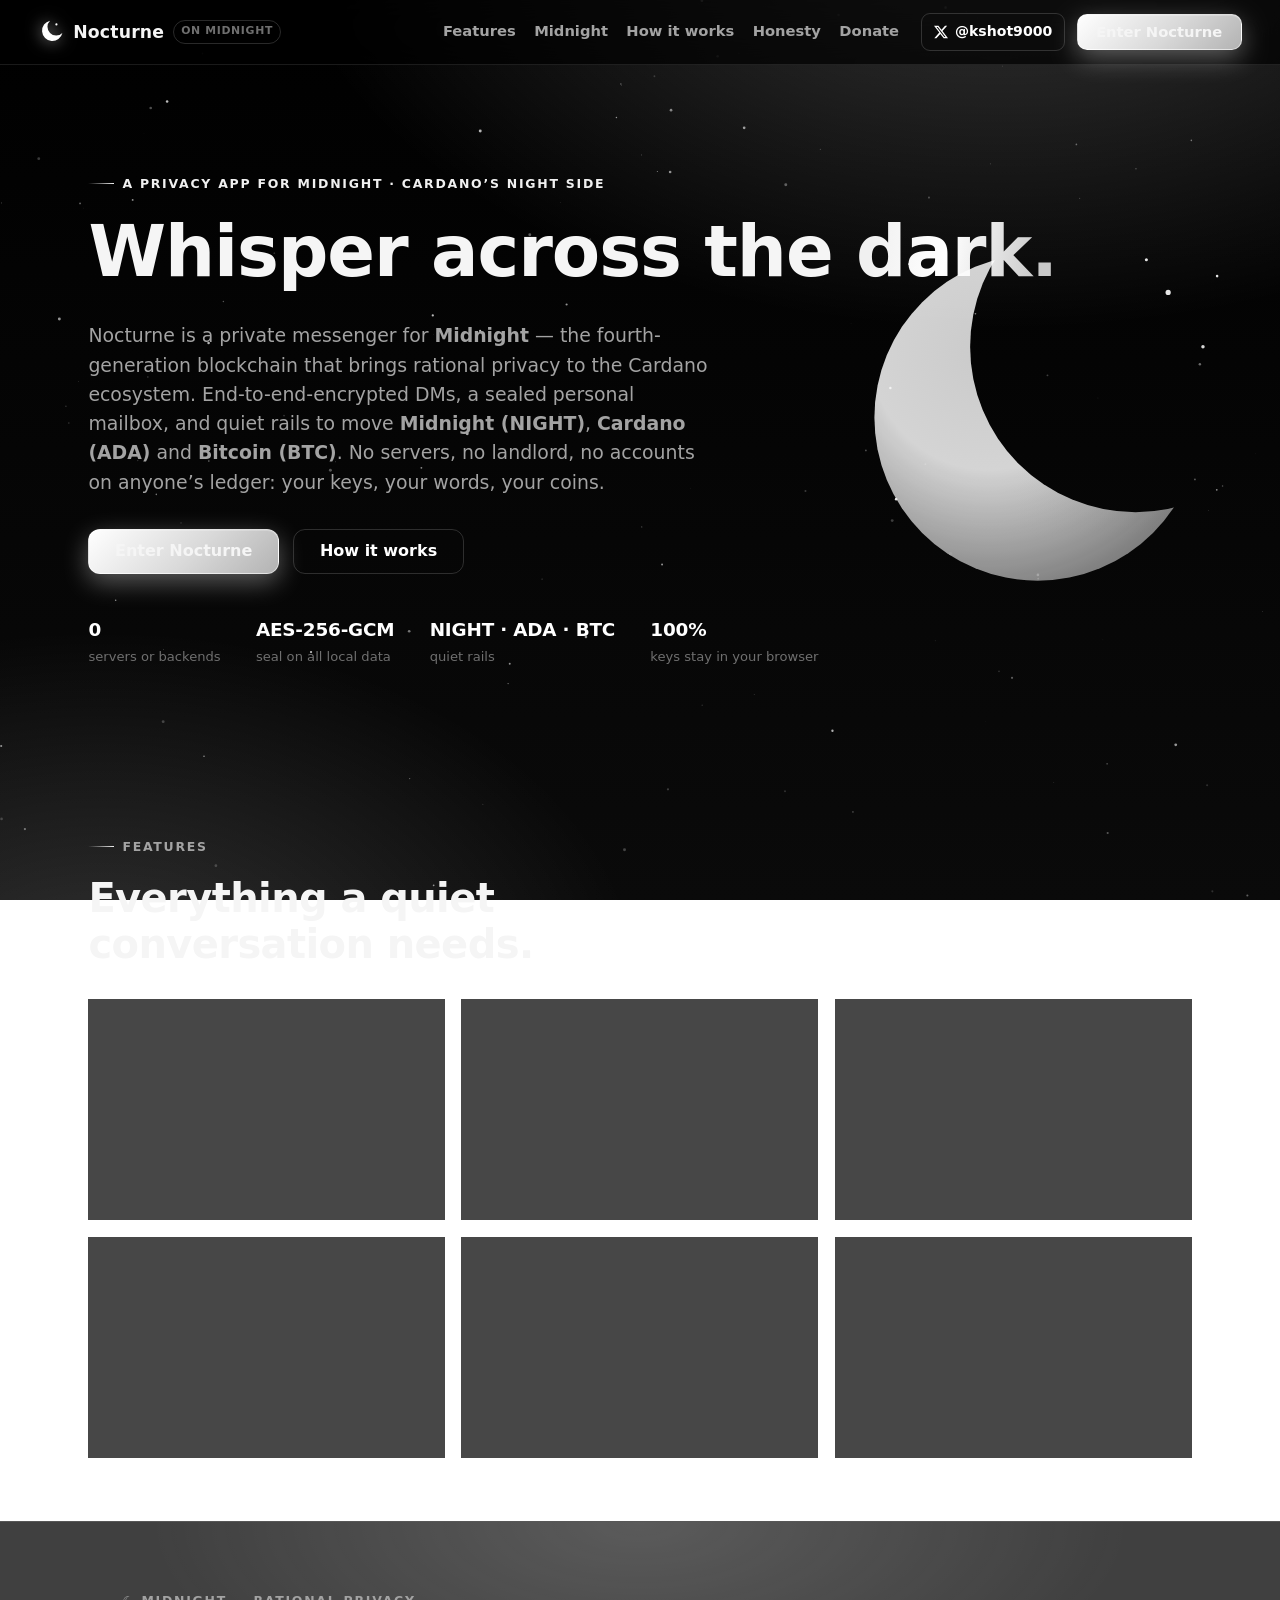
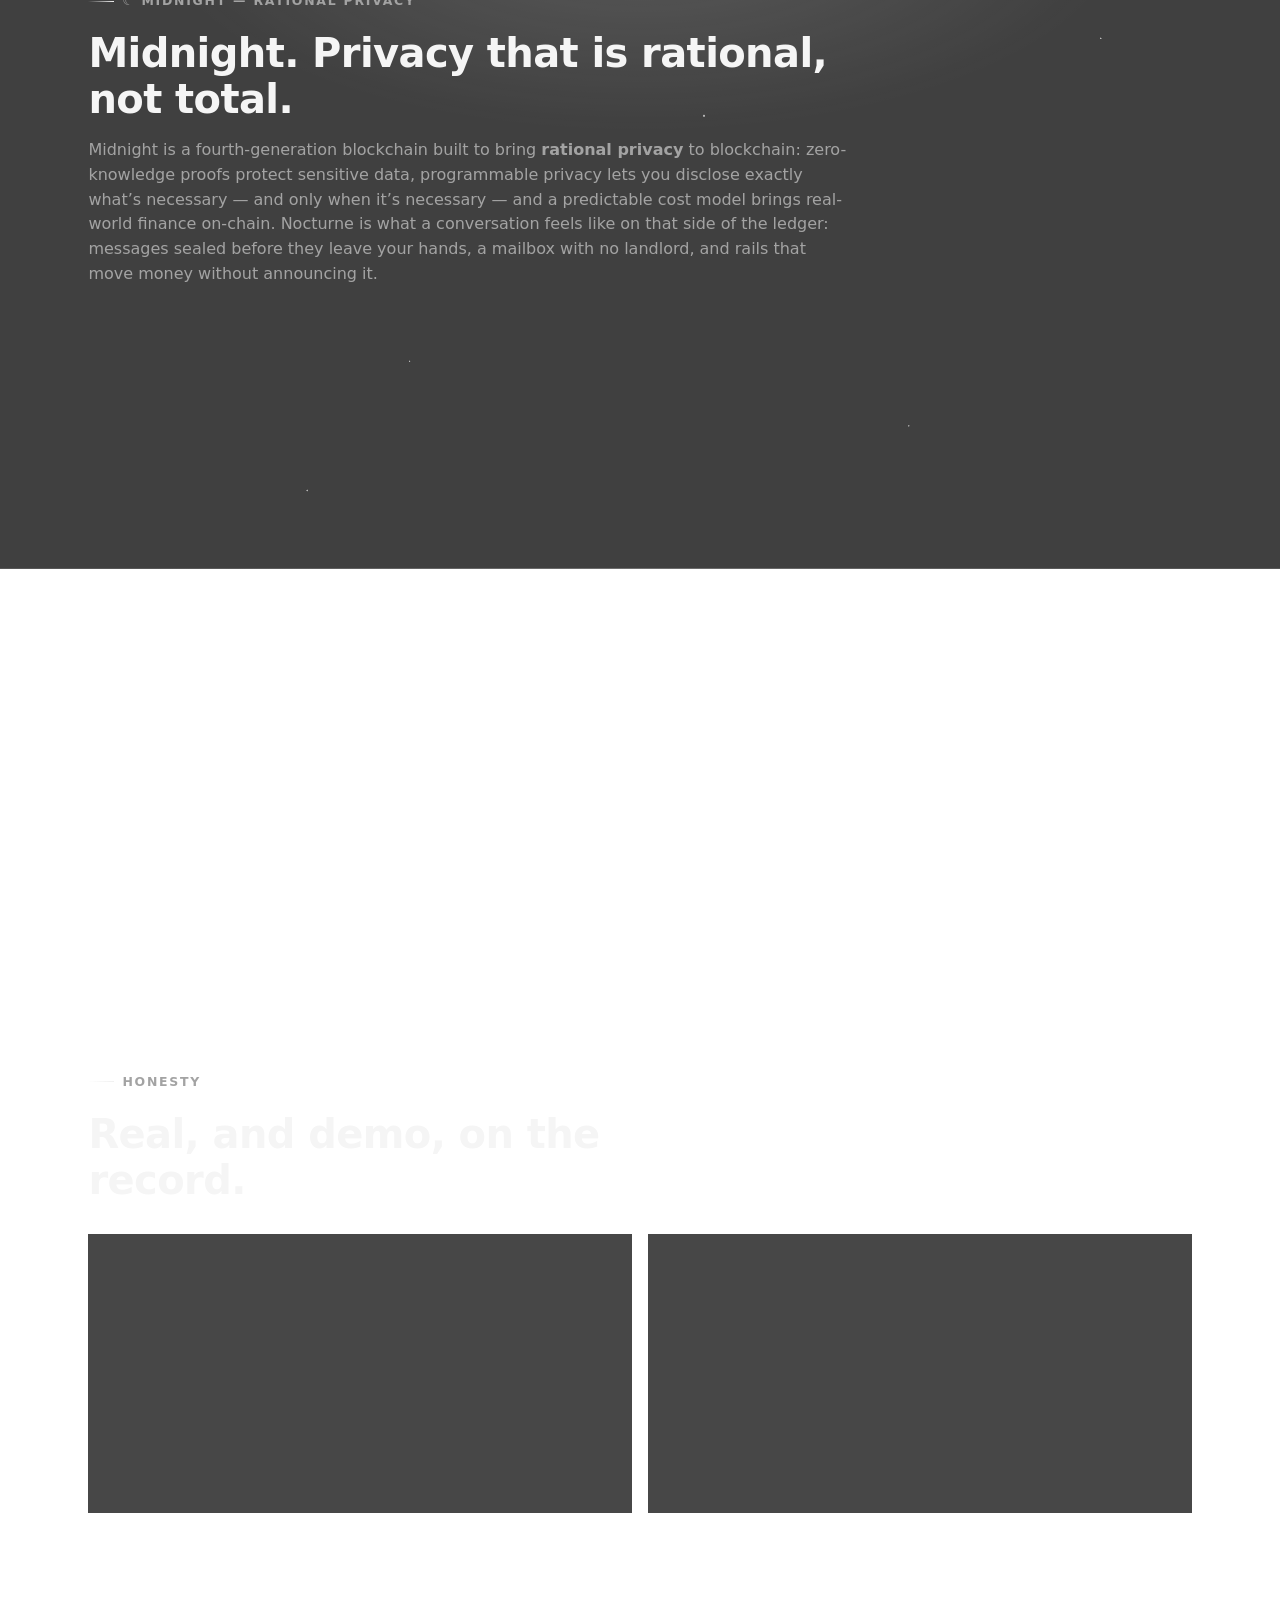
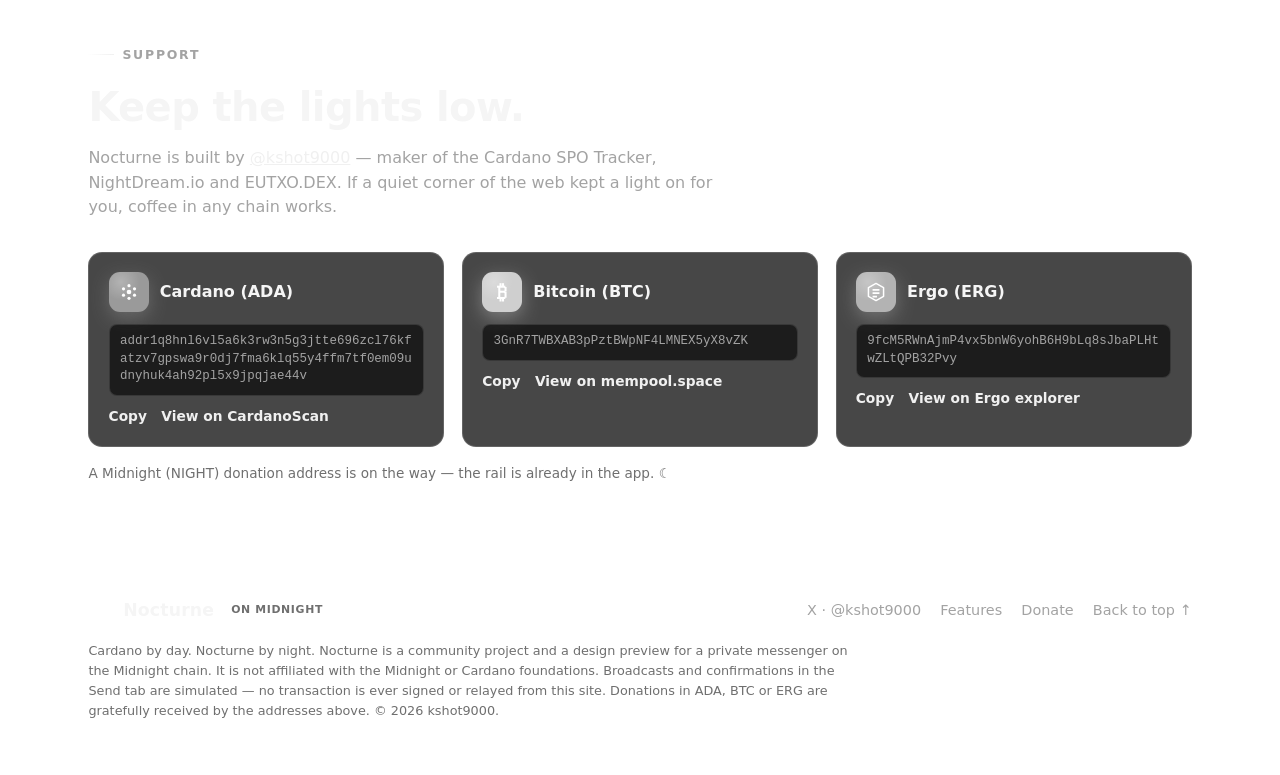
==== index.html @ 09382331 "Nocturne — private messaging on Midnight (black & white, NIGHT/ADA/BTC rails)" ====
<!doctype html>
<html lang="en">
<head>
  <meta charset="utf-8">
  <meta name="viewport" content="width=device-width, initial-scale=1">
  <title>Nocturne — Private Messaging on Midnight</title>
  <meta name="description" content="Nocturne is a private messenger for the Midnight chain — end-to-end-encrypted DMs, a sealed personal mailbox, and quiet rails to send Midnight (NIGHT), Cardano (ADA) and Bitcoin (BTC). No servers. Your keys.">
  <meta property="og:title" content="Nocturne — Private Messaging on Midnight">
  <meta property="og:description" content="Cardano by day. Nocturne by night. Encrypted DMs, a private mailbox and quiet NIGHT · ADA · BTC rails. No servers, no landlord.">
  <meta property="og:type" content="website">
  <meta name="theme-color" content="#000000">
  <link rel="icon" type="image/svg+xml" href="assets/favicon.svg">
  <link rel="stylesheet" href="css/style.css">
</head>
<body>

<canvas id="stars" aria-hidden="true"></canvas>

<!-- ============================================================
     LANDING
     ============================================================ -->
<div id="site">

  <header class="nav">
    <a class="brand" href="#top">
      <svg class="moon-mark" viewBox="0 0 24 24" fill="none" aria-hidden="true">
        <path d="M22.5 12.9A9.5 9.5 0 1 1 11.1 1.5a8 8 0 1 0 11.4 11.4Z" fill="#ffffff"/>
        <circle cx="17" cy="5" r="1" fill="#ffffff"/>
      </svg>
      Nocturne
      <span class="brand-tag">on Midnight</span>
    </a>

    <nav class="nav-links" aria-label="Primary">
      <a href="#features">Features</a>
      <a href="#midnight">Midnight</a>
      <a href="#how">How it works</a>
      <a href="#honesty">Honesty</a>
      <a href="#donate">Donate</a>
    </nav>

    <div class="nav-actions">
      <a class="x-link" href="https://x.com/kshot9000" target="_blank" rel="noopener" aria-label="Nocturne on X">
        <svg width="14" height="14" viewBox="0 0 24 24" fill="currentColor" aria-hidden="true"><path d="M18.9 1.15h3.68l-8.04 9.19L24 22.85h-7.41l-5.8-7.58-6.64 7.58H.47l8.6-9.83L0 1.15h7.59l5.24 6.93ZM17.61 20.64h2.04L6.49 3.24H4.3Z"/></svg>
        @kshot9000
      </a>
      <button class="btn btn-primary" data-act="enter">Enter Nocturne</button>
      <button class="nav-burger" id="nav-burger" aria-label="Menu">☰</button>
    </div>
  </header>

  <main id="top">

    <!-- HERO -->
    <section class="hero">
      <p class="kicker">A privacy app for Midnight · Cardano’s night side</p>
      <h1>Whisper across the <span class="grad">dark.</span></h1>
      <p class="lede">
        Nocturne is a private messenger for <b>Midnight</b> — the fourth-generation
        blockchain that brings rational privacy to the Cardano ecosystem.
        End-to-end-encrypted DMs, a sealed personal mailbox, and quiet rails to move
        <b>Midnight (NIGHT)</b>, <b>Cardano (ADA)</b> and <b>Bitcoin (BTC)</b>.
        No servers, no landlord, no accounts on anyone’s ledger: your keys,
        your words, your coins.
      </p>
      <div class="hero-cta">
        <button class="btn btn-primary btn-lg" data-act="enter">Enter Nocturne</button>
        <a class="btn btn-ghost btn-lg" href="#how">How it works</a>
      </div>
      <ul class="hero-stats">
        <li><b>0</b><span>servers or backends</span></li>
        <li><b>AES-256-GCM</b><span>seal on all local data</span></li>
        <li><b>NIGHT · ADA · BTC</b><span>quiet rails</span></li>
        <li><b>100%</b><span>keys stay in your browser</span></li>
      </ul>

      <div class="hero-moon" aria-hidden="true">
        <svg viewBox="0 0 400 400" fill="none">
          <defs>
            <radialGradient id="mg" cx="35%" cy="30%" r="80%">
              <stop offset="0%" stop-color="#f5f5f5"/>
              <stop offset="45%" stop-color="#ffffff"/>
              <stop offset="100%" stop-color="#8a8a8a"/>
            </radialGradient>
            <mask id="cut">
              <rect width="400" height="400" fill="white"/>
              <circle cx="290" cy="140" r="152" fill="black"/>
            </mask>
          </defs>
          <circle cx="200" cy="205" r="150" fill="url(#mg)" mask="url(#cut)" opacity="0.92"/>
          <circle cx="320" cy="90" r="2.4" fill="#ffffff"/>
          <circle cx="352" cy="140" r="1.6" fill="#f0f0f0"/>
          <circle cx="300" cy="60" r="1.4" fill="#ffffff"/>
          <circle cx="365" cy="75" r="1.2" fill="#ffffff"/>
          <circle cx="120" cy="330" r="1.6" fill="#b3b3b3"/>
          <circle cx="70" cy="280" r="1.2" fill="#ffffff"/>
        </svg>
      </div>
    </section>

    <!-- FEATURES -->
    <section id="features" class="section">
      <header class="section-head reveal">
        <p class="kicker">Features</p>
        <h2>Everything a quiet conversation needs.</h2>
      </header>
      <div class="grid features-grid">
        <div class="card reveal">
          <div class="icon" aria-hidden="true">
            <svg width="22" height="22" viewBox="0 0 24 24" fill="none" stroke="currentColor" stroke-width="1.8" stroke-linecap="round" stroke-linejoin="round"><path d="M21 11.5a8.38 8.38 0 0 1-8.5 8.5 8.5 8.5 0 0 1-3.8-.9L3 21l1.9-5.7a8.38 8.38 0 0 1-.9-3.8 8.5 8.5 0 0 1 8.5-8.5 8.38 8.38 0 0 1 8.5 8.5z"/></svg>
          </div>
          <h3>Encrypted DMs</h3>
          <p>Messenger-grade chat — typing, delivery ticks, presence — with every word sealed by AES-256-GCM before it touches your browser’s storage.</p>
        </div>
        <div class="card reveal">
          <div class="icon" aria-hidden="true">
            <svg width="22" height="22" viewBox="0 0 24 24" fill="none" stroke="currentColor" stroke-width="1.8" stroke-linecap="round" stroke-linejoin="round"><rect x="2" y="4" width="20" height="16" rx="2"/><path d="m22 7-10 6L2 7"/></svg>
          </div>
          <h3>Private mailbox</h3>
          <p>Claim <b>you@nocturne.night</b> and read/write in a mailbox that has no landlord, no inbox on a server, and no one else’s key.</p>
        </div>
        <div class="card reveal">
          <div class="icon" aria-hidden="true">
            <svg width="22" height="22" viewBox="0 0 24 24" fill="none" stroke="currentColor" stroke-width="1.8" stroke-linecap="round" stroke-linejoin="round"><path d="m22 2-7 20-4-9-9-4Z"/><path d="M22 2 11 13"/></svg>
          </div>
          <h3>Send NIGHT · ADA · BTC</h3>
          <p>Quiet rails for Midnight, Cardano and Bitcoin. Addresses validated per-chain, fees shown upfront, and a real scannable QR on every send.</p>
        </div>
        <div class="card reveal">
          <div class="icon" aria-hidden="true">
            <svg width="22" height="22" viewBox="0 0 24 24" fill="none" stroke="currentColor" stroke-width="1.8" stroke-linecap="round" stroke-linejoin="round"><rect x="2" y="3" width="20" height="7" rx="2"/><rect x="2" y="14" width="20" height="7" rx="2"/><path d="M6 6.5h.01M6 17.5h.01"/></svg>
          </div>
          <h3>Zero servers</h3>
          <p>The whole app is static files — perfect for GitHub Pages. There is no backend to breach, leak, subpoena, or keep up at night.</p>
        </div>
        <div class="card reveal">
          <div class="icon" aria-hidden="true">
            <svg width="22" height="22" viewBox="0 0 24 24" fill="none" stroke="currentColor" stroke-width="1.8" stroke-linecap="round" stroke-linejoin="round"><circle cx="7.5" cy="15.5" r="5.5"/><path d="m21 2-9.6 9.6"/><path d="m15.5 7.5 3 3L22 7l-3-3"/></svg>
          </div>
          <h3>Your keys</h3>
          <p>Keys are generated in your browser and never leave it. An optional passphrase keeps the device key wrapped at rest.</p>
        </div>
        <div class="card reveal">
          <div class="icon" aria-hidden="true">
            <svg width="22" height="22" viewBox="0 0 24 24" fill="none" stroke="currentColor" stroke-width="1.8" stroke-linecap="round" stroke-linejoin="round"><path d="M1 12s4-8 11-8 11 8 11 8-4 8-11 8-11-8-11-8z"/><circle cx="12" cy="12" r="3"/></svg>
          </div>
          <h3>Honest by design</h3>
          <p>What’s real is real; what’s simulated is labelled. A static site can’t relay transactions — and Nocturne won’t pretend otherwise.</p>
        </div>
      </div>
    </section>

    <!-- MIDNIGHT -->
    <section id="midnight" class="section-dark">
      <div class="section" style="padding-top:clamp(3rem,7vh,5rem);padding-bottom:clamp(3rem,7vh,5rem)">
        <header class="section-head reveal" style="max-width:760px">
          <p class="kicker">☾ Midnight — rational privacy</p>
          <h2>Midnight. Privacy that is rational, not total.</h2>
          <p>
            Midnight is a fourth-generation blockchain built to bring <b>rational privacy</b>
            to blockchain: zero-knowledge proofs protect sensitive data, programmable privacy
            lets you disclose exactly what’s necessary — and only when it’s necessary — and a
            predictable cost model brings real-world finance on-chain.
            Nocturne is what a conversation feels like on that side of the ledger:
            messages sealed before they leave your hands, a mailbox with no landlord,
            and rails that move money without announcing it.
          </p>
        </header>
        <div class="grid mid-cards">
          <div class="card mid-card reveal">
            <span class="num" aria-hidden="true">1</span>
            <div>
              <h3>Programmable privacy</h3>
              <p class="muted">All user data stays shielded; only what’s necessary is disclosed, when it’s necessary. Nocturne lives at “private” by default.</p>
            </div>
          </div>
          <div class="card mid-card reveal">
            <span class="num" aria-hidden="true">2</span>
            <div>
              <h3>NIGHT → DUST economy</h3>
              <p class="muted">NIGHT is Midnight’s utility token — it continuously generates DUST, the resource that powers transactions. Predictable costs, every time.</p>
            </div>
          </div>
          <div class="card mid-card reveal">
            <span class="num" aria-hidden="true">3</span>
            <div>
              <h3>Dual-state ledger</h3>
              <p class="muted">A hybrid model: UTXOs and account-state contracts update in one atomic step, with a public on-chain state and a private local state linked by ZK proofs.</p>
            </div>
          </div>
        </div>
      </div>
    </section>

    <!-- HOW IT WORKS -->
    <section id="how" class="section">
      <header class="section-head reveal">
        <p class="kicker">How it works</p>
        <h2>Three steps into the dark.</h2>
      </header>
      <div class="steps">
        <div class="card step reveal">
          <span class="n">Step 1 · Identity</span>
          <h3>Create your handle</h3>
          <p>Pick a handle, set a passphrase (optional), and your sealed mailbox <b>you@nocturne.night</b> comes alive — right in this browser.</p>
        </div>
        <div class="card step reveal">
          <span class="n">Step 2 · Channel</span>
          <h3>Pick your channel</h3>
          <p>A DM, a mail note, or a send of NIGHT, ADA or BTC. Every channel validates, seals and keeps its own record locally.</p>
        </div>
        <div class="card step reveal">
          <span class="n">Step 3 · Send</span>
          <h3>Send into the dark</h3>
          <p>Review with a real scannable QR, broadcast, and watch the (simulated) confirmation land in Activity.</p>
        </div>
      </div>
    </section>

    <!-- HONESTY -->
    <section id="honesty" class="section">
      <header class="section-head reveal">
        <p class="kicker">Honesty</p>
        <h2>Real, and demo, on the record.</h2>
      </header>
      <div class="grid honesty-grid">
        <div class="card h-card reveal">
          <h3>What’s real</h3>
          <ul class="h-list">
            <li><span class="mark">✓</span> End-to-end sealing of all local data — AES-256-GCM via WebCrypto, keys generated on your device</li>
            <li><span class="mark">✓</span> Real, scannable QR codes for every address you send to</li>
            <li><span class="mark">✓</span> Per-chain address validation for NIGHT, ADA and BTC</li>
            <li><span class="mark">✓</span> Zero servers — the entire app is static files you can host anywhere</li>
          </ul>
        </div>
        <div class="card h-card sim reveal">
          <h3>What’s simulated</h3>
          <ul class="h-list">
            <li><span class="mark">☾</span> Other people — seeded residents with canned replies, so the messenger feels alive</li>
            <li><span class="mark">☾</span> Broadcasts &amp; confirmations — nothing is signed or relayed; a static site has no wallet to sign with</li>
            <li><span class="mark">☾</span> Mail delivery — mail is kept in your local, sealed inbox; it is not routed to anyone</li>
          </ul>
        </div>
      </div>
    </section>

    <!-- DONATE -->
    <section id="donate" class="section">
      <header class="section-head reveal">
        <p class="kicker">Support</p>
        <h2>Keep the lights low.</h2>
        <p>
          Nocturne is built by <a href="https://x.com/kshot9000" target="_blank" rel="noopener">@kshot9000</a> —
          maker of the Cardano SPO Tracker, NightDream.io and EUTXO.DEX.
          If a quiet corner of the web kept a light on for you, coffee in any chain works.
        </p>
      </header>
      <div class="donate-grid">
        <div class="donation reveal" style="--c:#9a9a9a">
          <div class="don-top">
            <span class="don-icon" style="--c:#9a9a9a" aria-hidden="true">
              <svg viewBox="0 0 32 32" width="22" height="22"><g fill="#fff"><circle cx="16" cy="16" r="3.4"/><circle cx="16" cy="6.8" r="2.3"/><circle cx="24" cy="11.4" r="2.3"/><circle cx="24" cy="20.6" r="2.3"/><circle cx="16" cy="25.2" r="2.3"/><circle cx="8" cy="20.6" r="2.3"/><circle cx="8" cy="11.4" r="2.3"/></g></svg>
            </span>
            <span class="don-label">Cardano (ADA)</span>
          </div>
          <code class="don-addr">addr1q8hnl6vl5a6k3rw3n5g3jtte696zcl76kfatzv7gpswa9r0dj7fma6klq55y4ffm7tf0em09udnyhuk4ah92pl5x9jpqjae44v</code>
          <div class="don-actions">
            <button class="link" data-copy="addr1q8hnl6vl5a6k3rw3n5g3jtte696zcl76kfatzv7gpswa9r0dj7fma6klq55y4ffm7tf0em09udnyhuk4ah92pl5x9jpqjae44v" data-label="ADA address">Copy</button>
            <a class="link" href="https://cardanoscan.io/addresses/addr1q8hnl6vl5a6k3rw3n5g3jtte696zcl76kfatzv7gpswa9r0dj7fma6klq55y4ffm7tf0em09udnyhuk4ah92pl5x9jpqjae44v" target="_blank" rel="noopener">View on CardanoScan</a>
          </div>
        </div>
        <div class="donation reveal" style="--c:#cfcfcf">
          <div class="don-top">
            <span class="don-icon" style="--c:#cfcfcf" aria-hidden="true">₿</span>
            <span class="don-label">Bitcoin (BTC)</span>
          </div>
          <code class="don-addr">3GnR7TWBXAB3pPztBWpNF4LMNEX5yX8vZK</code>
          <div class="don-actions">
            <button class="link" data-copy="3GnR7TWBXAB3pPztBWpNF4LMNEX5yX8vZK" data-label="BTC address">Copy</button>
            <a class="link" href="https://mempool.space/address/3GnR7TWBXAB3pPztBWpNF4LMNEX5yX8vZK" target="_blank" rel="noopener">View on mempool.space</a>
          </div>
        </div>
        <div class="donation reveal" style="--c:#b3b3b3">
          <div class="don-top">
            <span class="don-icon" style="--c:#b3b3b3" aria-hidden="true">
              <svg viewBox="0 0 32 32" width="22" height="22"><path d="M16 3.5 27 9.75v12.5L16 28.5 5 22.25V9.75z" fill="none" stroke="#fff" stroke-width="2.2" stroke-linejoin="round"/><path d="M11 11.6h10v2.5H11zm0 4.9h10v2.5H11zm0 4.9h6.4v2.5H11z" fill="#fff"/></svg>
            </span>
            <span class="don-label">Ergo (ERG)</span>
          </div>
          <code class="don-addr">9fcM5RWnAjmP4vx5bnW6yohB6H9bLq8sJbaPLHtwZLtQPB32Pvy</code>
          <div class="don-actions">
            <button class="link" data-copy="9fcM5RWnAjmP4vx5bnW6yohB6H9bLq8sJbaPLHtwZLtQPB32Pvy" data-label="ERG address">Copy</button>
            <a class="link" href="https://explorer.ergoplatform.com/addresses/9fcM5RWnAjmP4vx5bnW6yohB6H9bLq8sJbaPLHtwZLtQPB32Pvy" target="_blank" rel="noopener">View on Ergo explorer</a>
          </div>
        </div>
      </div>
      <p class="don-note reveal" style="margin-top:1rem">
        A Midnight (NIGHT) donation address is on the way — the rail is already in the app. ☾
      </p>
    </section>
  </main>

  <footer>
    <div class="foot-row">
      <a class="brand" href="#top">
        <svg class="moon-mark" viewBox="0 0 24 24" fill="none" aria-hidden="true">
          <path d="M22.5 12.9A9.5 9.5 0 1 1 11.1 1.5a8 8 0 1 0 11.4 11.4Z" fill="#ffffff"/>
        </svg>
        Nocturne
        <span class="brand-tag">on Midnight</span>
      </a>
      <div class="foot-links">
        <a href="https://x.com/kshot9000" target="_blank" rel="noopener">X · @kshot9000</a>
        <a href="#features">Features</a>
        <a href="#donate">Donate</a>
        <a href="#top">Back to top ↑</a>
      </div>
    </div>
    <p class="foot-legal">
      Cardano by day. Nocturne by night. Nocturne is a community project and a design preview for a
      private messenger on the Midnight chain. It is not affiliated with the Midnight or Cardano
      foundations. Broadcasts and confirmations in the Send tab are simulated — no transaction is
      ever signed or relayed from this site. Donations in ADA, BTC or ERG are gratefully received
      by the addresses above. © <span id="year">2026</span> kshot9000.
    </p>
  </footer>
</div>

<!-- ============================================================
     APP
     ============================================================ -->
<div id="app" class="app hidden" aria-hidden="true">
  <header class="app-bar">
    <a class="brand" href="#top" data-act="to-site">
      <svg class="moon-mark" viewBox="0 0 24 24" fill="none" aria-hidden="true">
        <path d="M22.5 12.9A9.5 9.5 0 1 1 11.1 1.5a8 8 0 1 0 11.4 11.4Z" fill="#ffffff"/>
      </svg>
      Nocturne
    </a>

    <div class="app-id">
      <span class="avatar sm" id="app-avatar">N</span>
      <span class="who">
        <b id="app-handle">@you</b>
        <small id="app-mailbox">you@nocturne.night</small>
      </span>
      <span class="badge-lock" id="app-lock">🔒 AES-256-GCM</span>
    </div>

    <div class="app-actions">
      <button class="link" data-act="ask-clear">Clear local data</button>
      <button class="btn btn-ghost" data-act="to-site">← Site</button>
    </div>
  </header>

  <div class="app-body">
    <aside class="app-side">
      <div class="tabs" role="tablist" aria-label="Sections">
        <button class="tab-btn active" data-act="tab" data-tab="messages" role="tab"><span class="ti">💬</span>Chats</button>
        <button class="tab-btn" data-act="tab" data-tab="mail" role="tab"><span class="ti">✉</span>Mail</button>
        <button class="tab-btn" data-act="tab" data-tab="send" role="tab"><span class="ti">☾</span>Send</button>
        <button class="tab-btn" data-act="tab" data-tab="activity" role="tab"><span class="ti">≡</span>Activity</button>
      </div>
      <div class="side-list" id="side-list"></div>
    </aside>
    <main class="app-main" id="app-main"></main>
  </div>
</div>

<!-- ============================================================
     MODALS
     ============================================================ -->

<!-- Onboarding -->
<div id="m-onboard" class="modal hidden" aria-hidden="true" role="dialog" aria-modal="true" aria-label="Create your Nocturne identity">
  <div class="modal-card">
    <h2>Create your Nocturne identity</h2>
    <p class="sub">Everything is generated in this browser. A device key is minted here, and all your chats, mail and sends are sealed with it before storage.</p>
    <form id="ob-form" novalidate>
      <label>Handle
        <span class="handle-row">
          <span class="handle-prefix">@</span>
          <input id="ob-handle" type="text" autocomplete="off" spellcheck="false" placeholder="stargazer" maxlength="24">
        </span>
      </label>
      <div class="mailbox-preview" id="ob-mailbox">yourhandle@nocturne.night</div>
      <label>Passphrase <span class="faint">(optional, recommended)</span>
        <input id="ob-pass" type="password" autocomplete="new-password" placeholder="locks your sealed data">
      </label>
      <label>Confirm passphrase
        <input id="ob-pass2" type="password" autocomplete="new-password" placeholder="once again">
      </label>
      <p class="hint">With a passphrase, your device key stays wrapped in this browser. Without one, it is stored in plain local storage — fine for a demo, less so for secrets.</p>
      <div class="modal-actions">
        <button type="button" class="btn btn-ghost" data-close="m-onboard">Cancel</button>
        <button type="submit" class="btn btn-primary" id="ob-go">Enter Nocturne</button>
      </div>
    </form>
  </div>
</div>

<!-- Unlock -->
<div id="m-unlock" class="modal hidden" aria-hidden="true" role="dialog" aria-modal="true" aria-label="Unlock Nocturne">
  <div class="modal-card">
    <h2>Unlock Nocturne</h2>
    <p class="sub">Your sealed data is locked with a passphrase. Enter it to unwrap your device key — the key itself is never stored in plain form.</p>
    <form id="ul-form" novalidate>
      <label>Passphrase
        <input id="ul-pass" type="password" autocomplete="current-password" placeholder="••••••••">
      </label>
      <div class="modal-actions">
        <button type="button" class="btn btn-ghost" data-close="m-unlock">Cancel</button>
        <button type="submit" class="btn btn-primary">Unlock</button>
      </div>
    </form>
    <p class="hint" style="margin-top:1rem;margin-bottom:0">Forgot it? The seal cannot be broken — that’s the point. You can erase local data and start fresh.</p>
    <button class="link" id="ul-reset" style="color:var(--bad)">Erase local data &amp; start over</button>
  </div>
</div>

<!-- New chat -->
<div id="m-newchat" class="modal hidden" aria-hidden="true" role="dialog" aria-modal="true" aria-label="New chat">
  <div class="modal-card">
    <h2>New chat</h2>
    <p class="sub">Demo mode: any handle becomes a resident. Seeded residents: @nocturne, @moon_whisper, @ada_dev, @btc_ghost.</p>
    <form id="nc-form" novalidate>
      <label>Handle
        <span class="handle-row">
          <span class="handle-prefix">@</span>
          <input id="nc-handle" type="text" autocomplete="off" spellcheck="false" placeholder="moon_whisper" maxlength="24">
        </span>
      </label>
      <div class="modal-actions">
        <button type="button" class="btn btn-ghost" data-close="m-newchat">Cancel</button>
        <button type="submit" class="btn btn-primary">Create chat</button>
      </div>
    </form>
  </div>
</div>

<!-- Compose mail -->
<div id="m-compose" class="modal hidden" aria-hidden="true" role="dialog" aria-modal="true" aria-label="Compose mail">
  <div class="modal-card">
    <h2>Compose</h2>
    <p class="sub">From <b id="cm-from"></b> · mail is sealed and kept locally; mail to your own handle also lands in your inbox.</p>
    <form id="compose-form" novalidate>
      <label>To
        <input id="cm-to" type="text" autocomplete="off" spellcheck="false" placeholder="someone@nocturne.night">
      </label>
      <label>Subject
        <input id="cm-subj" type="text" maxlength="140" placeholder="a quiet hello">
      </label>
      <label>Message
        <textarea id="cm-body" maxlength="4000" placeholder="The dark is a good listener…"></textarea>
      </label>
      <div class="modal-actions">
        <button type="button" class="btn btn-ghost" data-close="m-compose">Cancel</button>
        <button type="submit" class="btn btn-primary">Send mail</button>
      </div>
    </form>
  </div>
</div>

<!-- Review send -->
<div id="m-review" class="modal hidden" aria-hidden="true" role="dialog" aria-modal="true" aria-label="Review send">
  <div class="modal-card wide">
    <div class="rv-head">
      <span class="rv-coin" id="rv-asset-dot" style="--c:#ffffff">☾</span>
      <div>
        <h2>Review this send</h2>
        <small>Sealed before broadcast · confirmation is simulated</small>
      </div>
    </div>

    <div class="rv-qr" id="rv-qr" aria-label="Recipient address QR code"></div>

    <div class="rv-rows">
      <div class="rv-row"><span>From</span><b id="rv-from">@you</b></div>
      <div class="rv-row"><span>To</span><b class="rv-addr" id="rv-addr-full">—</b></div>
      <div class="rv-row"><span>Amount</span><b id="rv-amount">—</b></div>
      <div class="rv-row"><span>Network fee (demo)</span><b id="rv-fee">—</b></div>
      <div class="rv-row"><span>Memo</span><b id="rv-memo">—</b></div>
    </div>
    <div style="display:flex;gap:.6rem;margin-bottom:1rem">
      <button class="link" id="rv-copy">📋 Copy address</button>
    </div>

    <div id="rv-progress">
      <div class="steps-box">
        <div class="step"><span class="mk"></span><b>Sealing payload (AES-256-GCM)</b></div>
        <div class="step"><span class="mk"></span><b>Broadcasting</b></div>
        <div class="step"><span class="mk"></span><b>1 confirmation (simulated)</b></div>
      </div>
      <div class="modal-actions">
        <button type="button" class="btn btn-ghost" data-close="m-review">Cancel</button>
        <button type="button" class="btn btn-primary" id="rv-broadcast">Broadcast (simulated)</button>
      </div>
    </div>

    <div id="rv-success" class="rv-success hidden">
      <div class="big" aria-hidden="true">✓</div>
      <h2>Sent into the dark</h2>
      <p class="muted">Simulated broadcast recorded in Activity. No transaction was relayed — this is a static site.</p>
      <div class="hash-box" id="tx-hash" title="Click to copy">0x…</div>
      <div class="modal-actions">
        <button type="button" class="btn btn-ghost" data-close="m-review">Close</button>
        <button type="button" class="btn btn-primary" id="rv-done">Open Activity</button>
      </div>
    </div>
  </div>
</div>

<!-- Clear data -->
<div id="m-clear" class="modal hidden" aria-hidden="true" role="dialog" aria-modal="true" aria-label="Clear local data">
  <div class="modal-card">
    <h2>Clear local data?</h2>
    <p class="sub">This erases your identity, chats, mail and activity from this browser’s storage. There is no server copy — it is gone.</p>
    <div class="modal-actions">
      <button type="button" class="btn btn-ghost" data-close="m-clear">Keep it</button>
      <button type="button" class="btn btn-danger" id="clear-go">Erase everything</button>
    </div>
  </div>
</div>

<div id="toast" class="toast" role="status" aria-live="polite"></div>

<script src="js/vendor/qrcode.js"></script>
<script src="js/data.js"></script>
<script src="js/crypto.js"></script>
<script src="js/app.js"></script>
</body>
</html>
---- css/style.css ----
/* ============================================================
   Nocturne — private messaging on Midnight
   Dark cosmic design system. No fonts, no frameworks.
   ============================================================ */

:root {
  --bg0: #000000;
  --bg1: #0a0a0a;
  --panel: rgba(0, 0, 0, 0.72);
  --panel-solid: #0f0f0f;
  --line: rgba(255, 255, 255, 0.16);
  --line-strong: rgba(255, 255, 255, 0.34);
  --violet: #ffffff;
  --violet-soft: #f0f0f0;
  --violet-dim: #b3b3b3;
  --moon: #ffffff;
  --text: #f5f5f5;
  --muted: #a3a3a3;
  --faint: #6f6f6f;
  --ada: #9a9a9a;
  --btc: #cfcfcf;
  --ok: #ffffff;
  --bad: #d9d9d9;
  --radius: 14px;
  --shadow: 0 18px 50px rgba(0, 0, 0, 0.55);
  --font: "Inter", "Segoe UI", system-ui, -apple-system, Roboto, "Helvetica Neue", Arial, sans-serif;
  --mono: "Cascadia Code", "JetBrains Mono", Consolas, "SF Mono", Menlo, monospace;
}

* { box-sizing: border-box; }

html { scroll-behavior: smooth; }

body {
  margin: 0;
  font-family: var(--font);
  color: var(--text);
  background:
    radial-gradient(1200px 700px at 78% -10%, rgba(255, 255, 255, 0.22), transparent 60%),
    radial-gradient(900px 600px at 8% 110%, rgba(255, 255, 255, 0.16), transparent 60%),
    linear-gradient(180deg, var(--bg0) 0%, var(--bg1) 100%);
  background-attachment: fixed;
  min-height: 100vh;
  -webkit-font-smoothing: antialiased;
  line-height: 1.55;
}

#stars {
  position: fixed;
  inset: 0;
  width: 100%;
  height: 100%;
  z-index: 0;
  pointer-events: none;
}

#site, #app { position: relative; z-index: 1; }

.hidden { display: none !important; }

::selection { background: rgba(255, 255, 255, 0.35); }

a { color: var(--violet-soft); }

h1, h2, h3 { line-height: 1.15; margin: 0 0 0.4em; letter-spacing: -0.015em; }
h1 { font-size: clamp(2.5rem, 6vw, 4.4rem); font-weight: 800; }
h2 { font-size: clamp(1.7rem, 3.4vw, 2.5rem); font-weight: 750; }
h3 { font-size: 1.06rem; font-weight: 650; }

p { margin: 0 0 1em; }

.muted { color: var(--muted); }
.faint { color: var(--faint); }

/* ---------- buttons ---------- */
.btn {
  appearance: none;
  border: 1px solid transparent;
  border-radius: 10px;
  padding: 0.62rem 1.15rem;
  font: 600 0.92rem/1 var(--font);
  color: var(--text);
  background: rgba(255, 255, 255, 0.10);
  cursor: pointer;
  transition: transform 0.15s ease, box-shadow 0.2s ease, background 0.2s ease, border-color 0.2s ease;
  text-decoration: none;
  display: inline-flex;
  align-items: center;
  gap: 0.5rem;
  white-space: nowrap;
}
.btn:hover { transform: translateY(-1px); background: rgba(255, 255, 255, 0.16); }
.btn:active { transform: translateY(0); }
.btn:disabled { opacity: 0.45; cursor: not-allowed; transform: none; }

.btn-primary {
  background: linear-gradient(135deg, #ffffff 0%, #d9d9d9 55%, #b3b3b3 100%);
  border-color: rgba(255, 255, 255, 0.5);
  box-shadow: 0 8px 26px rgba(255, 255, 255, 0.35), inset 0 1px 0 rgba(255, 255, 255, 0.22);
}
.btn-primary:hover { box-shadow: 0 12px 34px rgba(255, 255, 255, 0.5); }

.btn-ghost { background: transparent; border-color: var(--line); color: var(--moon); }
.btn-ghost:hover { border-color: var(--line-strong); background: rgba(255, 255, 255, 0.08); }

.btn-lg { padding: 0.85rem 1.6rem; font-size: 1rem; border-radius: 12px; }

.btn-danger {
  background: rgba(255, 255, 255, 0.12);
  border-color: rgba(255, 255, 255, 0.4);
  color: #d0d0d0;
}
.btn-danger:hover { background: rgba(255, 255, 255, 0.2); }

.link {
  appearance: none;
  border: 0;
  background: none;
  color: var(--violet-soft);
  font: 600 0.86rem/1 var(--font);
  cursor: pointer;
  padding: 0.2rem 0;
  text-decoration: none;
}
.link:hover { text-decoration: underline; color: #ececec; }

.icon-btn {
  appearance: none;
  border: 1px solid var(--line);
  background: rgba(255, 255, 255, 0.08);
  color: var(--moon);
  width: 34px;
  height: 34px;
  border-radius: 9px;
  font-size: 1.05rem;
  cursor: pointer;
  display: inline-flex;
  align-items: center;
  justify-content: center;
}
.icon-btn:hover { border-color: var(--line-strong); }

/* ---------- nav ---------- */
.nav {
  position: sticky;
  top: 0;
  z-index: 50;
  display: flex;
  align-items: center;
  gap: 1.4rem;
  padding: 0.8rem clamp(1rem, 4vw, 2.4rem);
  background: rgba(0, 0, 0, 0.7);
  backdrop-filter: blur(14px);
  -webkit-backdrop-filter: blur(14px);
  border-bottom: 1px solid rgba(255, 255, 255, 0.1);
}

.brand {
  display: inline-flex;
  align-items: center;
  gap: 0.55rem;
  color: var(--text);
  text-decoration: none;
  font-weight: 750;
  font-size: 1.08rem;
  letter-spacing: 0.01em;
}
.brand .moon-mark {
  width: 26px;
  height: 26px;
  filter: drop-shadow(0 0 8px rgba(255, 255, 255, 0.6));
}
.brand-tag {
  font-size: 0.68rem;
  font-weight: 600;
  color: var(--faint);
  border: 1px solid var(--line);
  padding: 0.14rem 0.45rem;
  border-radius: 999px;
  letter-spacing: 0.06em;
  text-transform: uppercase;
}

.nav-links {
  display: flex;
  gap: 1.15rem;
  margin-left: auto;
}
.nav-links a {
  color: var(--muted);
  text-decoration: none;
  font-size: 0.92rem;
  font-weight: 550;
}
.nav-links a:hover { color: var(--text); }

.nav-actions { display: flex; align-items: center; gap: 0.7rem; }

.x-link {
  display: inline-flex;
  align-items: center;
  gap: 0.4rem;
  color: var(--moon);
  text-decoration: none;
  font-size: 0.88rem;
  font-weight: 600;
  padding: 0.45rem 0.75rem;
  border: 1px solid var(--line);
  border-radius: 9px;
}
.x-link:hover { border-color: var(--line-strong); background: rgba(255, 255, 255, 0.08); }

.nav-burger {
  display: none;
  appearance: none;
  border: 1px solid var(--line);
  background: rgba(255, 255, 255, 0.08);
  color: var(--moon);
  border-radius: 9px;
  font-size: 1.1rem;
  width: 38px;
  height: 36px;
  cursor: pointer;
}

/* ---------- hero ---------- */
.hero {
  position: relative;
  padding: clamp(4rem, 9vh, 7rem) clamp(1rem, 4vw, 2.4rem) clamp(3.5rem, 8vh, 6rem);
  max-width: 1180px;
  margin: 0 auto;
  min-height: 78vh;
  display: flex;
  flex-direction: column;
  justify-content: center;
  overflow: hidden;
}

.kicker {
  display: inline-flex;
  align-items: center;
  gap: 0.5rem;
  font-size: 0.78rem;
  font-weight: 700;
  letter-spacing: 0.14em;
  text-transform: uppercase;
  color: var(--violet-soft);
  margin-bottom: 1.2rem;
}
.kicker::before {
  content: "";
  width: 26px;
  height: 1px;
  background: linear-gradient(90deg, transparent, var(--violet-soft));
}

.hero h1 .grad {
  background: linear-gradient(100deg, #f0f0f0 10%, #ffffff 45%, #c9c9c9 90%);
  -webkit-background-clip: text;
  background-clip: text;
  color: transparent;
}

.lede {
  max-width: 620px;
  color: var(--muted);
  font-size: clamp(1.02rem, 1.6vw, 1.18rem);
  margin-bottom: 2rem;
}

.hero-cta { display: flex; flex-wrap: wrap; gap: 0.9rem; margin-bottom: 2.6rem; }

.hero-stats {
  list-style: none;
  display: flex;
  flex-wrap: wrap;
  gap: 2.2rem;
  margin: 0;
  padding: 0;
}
.hero-stats li { display: flex; flex-direction: column; gap: 0.15rem; }
.hero-stats b { font-size: 1.15rem; letter-spacing: -0.01em; color: var(--moon); }
.hero-stats span { font-size: 0.82rem; color: var(--faint); }

.hero-moon {
  position: absolute;
  right: clamp(-120px, -2vw, 40px);
  top: 50%;
  transform: translateY(-50%);
  width: clamp(220px, 34vw, 460px);
  opacity: 0.9;
  pointer-events: none;
  animation: floaty 9s ease-in-out infinite;
}
@keyframes floaty {
  0%, 100% { transform: translateY(-50%); }
  50% { transform: translateY(calc(-50% - 14px)); }
}

/* ---------- sections ---------- */
.section {
  max-width: 1180px;
  margin: 0 auto;
  padding: clamp(3rem, 7vh, 5rem) clamp(1rem, 4vw, 2.4rem);
}

.section-head { margin-bottom: 2rem; max-width: 640px; }
.section-head p { color: var(--muted); }

.grid { display: grid; gap: 1.1rem; }
.features-grid { grid-template-columns: repeat(3, 1fr); }

.card {
  background: var(--panel);
  border: 1px solid var(--line);
  border-radius: var(--radius);
  padding: 1.4rem;
  backdrop-filter: blur(8px);
  -webkit-backdrop-filter: blur(8px);
  transition: transform 0.18s ease, border-color 0.2s ease, box-shadow 0.25s ease;
}
.card:hover {
  transform: translateY(-3px);
  border-color: var(--line-strong);
  box-shadow: 0 14px 40px rgba(0, 0, 0, 0.5), 0 0 0 1px rgba(255, 255, 255, 0.08);
}
.card .icon {
  width: 42px;
  height: 42px;
  border-radius: 11px;
  display: flex;
  align-items: center;
  justify-content: center;
  font-size: 1.25rem;
  margin-bottom: 0.9rem;
  background: linear-gradient(145deg, rgba(255, 255, 255, 0.22), rgba(255, 255, 255, 0.14));
  border: 1px solid rgba(255, 255, 255, 0.28);
  color: var(--violet-soft);
}
.card h3 { margin-bottom: 0.35rem; }
.card p { color: var(--muted); font-size: 0.93rem; margin: 0; }

/* midnight section */
.section-dark {
  position: relative;
  max-width: none;
  background:
    radial-gradient(700px 300px at 50% 0%, rgba(255, 255, 255, 0.14), transparent 70%),
    rgba(0, 0, 0, 0.75);
  border-top: 1px solid rgba(255, 255, 255, 0.12);
  border-bottom: 1px solid rgba(255, 255, 255, 0.12);
}
.section-dark .inner { max-width: 1180px; margin: 0 auto; }
.section-dark::before,
.section-dark::after {
  content: "";
  position: absolute;
  inset: 0;
  pointer-events: none;
  background-image:
    radial-gradient(1px 1px at 12% 22%, rgba(255, 255, 255, 0.7), transparent 100%),
    radial-gradient(1px 1px at 32% 68%, rgba(255, 255, 255, 0.5), transparent 100%),
    radial-gradient(1.5px 1.5px at 55% 30%, rgba(255, 255, 255, 0.6), transparent 100%),
    radial-gradient(1px 1px at 71% 78%, rgba(255, 255, 255, 0.55), transparent 100%),
    radial-gradient(1px 1px at 86% 18%, rgba(255, 255, 255, 0.65), transparent 100%),
    radial-gradient(1.2px 1.2px at 24% 88%, rgba(255, 255, 255, 0.5), transparent 100%);
}

.mid-cards { grid-template-columns: repeat(3, 1fr); }
.mid-card { display: flex; gap: 0.9rem; align-items: flex-start; }
.mid-card .num {
  flex: 0 0 auto;
  width: 34px;
  height: 34px;
  border-radius: 50%;
  display: flex;
  align-items: center;
  justify-content: center;
  font-weight: 700;
  font-size: 0.9rem;
  color: #0a0a0a;
  background: linear-gradient(135deg, #f0f0f0, #ffffff);
  box-shadow: 0 4px 18px rgba(255, 255, 255, 0.4);
}
.mid-card p { margin: 0; font-size: 0.92rem; }

/* steps */
.steps { display: grid; grid-template-columns: repeat(3, 1fr); gap: 1.1rem; counter-reset: step; }
.step {
  position: relative;
  padding: 1.5rem 1.4rem 1.3rem;
}
.step .n {
  font-size: 0.75rem;
  font-weight: 800;
  letter-spacing: 0.16em;
  color: var(--violet-soft);
  text-transform: uppercase;
  display: block;
  margin-bottom: 0.6rem;
}
.step p { color: var(--muted); font-size: 0.93rem; margin: 0; }

/* honesty */
.honesty-grid { grid-template-columns: 1fr 1fr; }
.h-card { border-left: 3px solid var(--violet); }
.h-card.sim { border-left-color: var(--btc); }
.h-list { list-style: none; margin: 0.4rem 0 0; padding: 0; }
.h-list li {
  display: flex;
  gap: 0.6rem;
  padding: 0.5rem 0;
  color: var(--muted);
  font-size: 0.93rem;
  border-bottom: 1px dashed rgba(255, 255, 255, 0.14);
}
.h-list li:last-child { border-bottom: 0; }
.h-list .mark { font-weight: 800; }
.h-card .mark { color: var(--ok); }
.h-card.sim .mark { color: var(--btc); }

/* ---------- donations ---------- */
.donate-grid { display: grid; grid-template-columns: repeat(3, 1fr); gap: 1.1rem; }
.donation {
  display: flex;
  flex-direction: column;
  gap: 0.7rem;
  background: var(--panel);
  border: 1px solid var(--line);
  border-radius: var(--radius);
  padding: 1.2rem;
}
.don-top { display: flex; align-items: center; gap: 0.7rem; }
.don-icon {
  width: 40px;
  height: 40px;
  border-radius: 11px;
  flex: 0 0 auto;
  display: flex;
  align-items: center;
  justify-content: center;
  font-size: 1.25rem;
  font-weight: 800;
  color: #fff;
  background: radial-gradient(circle at 30% 25%, rgba(255,255,255,0.25), transparent 45%), var(--c, #333);
  box-shadow: 0 6px 18px color-mix(in srgb, var(--c, #333) 40%, transparent);
}
.don-label { font-weight: 700; }
.don-addr {
  display: block;
  font-family: var(--mono);
  font-size: 0.78rem;
  color: var(--muted);
  word-break: break-all;
  background: rgba(0, 0, 0, 0.6);
  border: 1px solid rgba(255, 255, 255, 0.12);
  border-radius: 8px;
  padding: 0.55rem 0.65rem;
  line-height: 1.4;
}
.don-actions { display: flex; gap: 0.9rem; align-items: center; }
.don-note { color: var(--faint); font-size: 0.85rem; }

/* ---------- footer ---------- */
footer {
  border-top: 1px solid rgba(255, 255, 255, 0.12);
  padding: 2.2rem clamp(1rem, 4vw, 2.4rem) 2.6rem;
  max-width: 1180px;
  margin: 0 auto;
}
.foot-row {
  display: flex;
  flex-wrap: wrap;
  gap: 1.4rem;
  align-items: center;
  justify-content: space-between;
  margin-bottom: 1.1rem;
}
.foot-links { display: flex; gap: 1.2rem; flex-wrap: wrap; }
.foot-links a { color: var(--muted); text-decoration: none; font-size: 0.9rem; }
.foot-links a:hover { color: var(--text); }
.foot-legal { color: var(--faint); font-size: 0.8rem; max-width: 760px; }

/* ---------- reveal ---------- */
.reveal { opacity: 0; transform: translateY(18px); transition: opacity 0.7s ease, transform 0.7s ease; }
.reveal.in { opacity: 1; transform: none; }
@media (prefers-reduced-motion: reduce) {
  .reveal { opacity: 1; transform: none; transition: none; }
  .hero-moon { animation: none; }
  html { scroll-behavior: auto; }
}

/* ============================================================
   APP SHELL
   ============================================================ */
.app {
  position: fixed;
  inset: 0;
  display: flex;
  flex-direction: column;
  background:
    radial-gradient(900px 500px at 85% -10%, rgba(255, 255, 255, 0.2), transparent 60%),
    linear-gradient(180deg, #000000 0%, #050505 100%);
}

.app-bar {
  display: flex;
  align-items: center;
  gap: 1rem;
  padding: 0.55rem clamp(0.8rem, 2.5vw, 1.4rem);
  border-bottom: 1px solid rgba(255, 255, 255, 0.12);
  background: rgba(0, 0, 0, 0.8);
  backdrop-filter: blur(12px);
  -webkit-backdrop-filter: blur(12px);
  z-index: 5;
}
.app-bar .brand { margin-right: auto; }

.app-id {
  display: flex;
  align-items: center;
  gap: 0.6rem;
  padding: 0.3rem 0.8rem 0.3rem 0.35rem;
  border: 1px solid var(--line);
  border-radius: 999px;
  background: rgba(255, 255, 255, 0.06);
}
.app-id .who { display: flex; flex-direction: column; line-height: 1.25; }
.app-id b { font-size: 0.86rem; }
.app-id small { color: var(--faint); font-size: 0.72rem; }

.badge-lock {
  display: inline-flex;
  align-items: center;
  gap: 0.35rem;
  font-size: 0.7rem;
  font-weight: 700;
  letter-spacing: 0.06em;
  color: var(--ok);
  border: 1px solid rgba(255, 255, 255, 0.4);
  background: rgba(255, 255, 255, 0.08);
  padding: 0.28rem 0.6rem;
  border-radius: 999px;
  text-transform: uppercase;
}

.app-actions { display: flex; gap: 0.6rem; align-items: center; }

.app-body {
  flex: 1;
  display: flex;
  min-height: 0;
}

/* side */
.app-side {
  width: 300px;
  flex: 0 0 auto;
  border-right: 1px solid rgba(255, 255, 255, 0.12);
  display: flex;
  flex-direction: column;
  min-height: 0;
  background: rgba(0, 0, 0, 0.5);
}
.tabs {
  display: grid;
  grid-template-columns: repeat(4, 1fr);
  gap: 4px;
  padding: 0.6rem;
}
.tab-btn {
  appearance: none;
  border: 1px solid transparent;
  background: transparent;
  color: var(--muted);
  font: 600 0.8rem/1 var(--font);
  padding: 0.55rem 0.3rem;
  border-radius: 9px;
  cursor: pointer;
  display: flex;
  flex-direction: column;
  align-items: center;
  gap: 0.28rem;
}
.tab-btn .ti { font-size: 1rem; }
.tab-btn:hover { color: var(--text); background: rgba(255, 255, 255, 0.07); }
.tab-btn.active {
  color: var(--text);
  background: rgba(255, 255, 255, 0.14);
  border-color: rgba(255, 255, 255, 0.28);
}

.side-list { flex: 1; overflow-y: auto; padding: 0.4rem 0.6rem 1rem; min-height: 0; }

.side-item {
  display: flex;
  align-items: center;
  gap: 0.65rem;
  width: 100%;
  appearance: none;
  border: 1px solid transparent;
  background: transparent;
  color: var(--text);
  padding: 0.6rem 0.65rem;
  border-radius: 11px;
  cursor: pointer;
  text-align: left;
  font-family: var(--font);
}
.side-item:hover { background: rgba(255, 255, 255, 0.07); }
.side-item.active {
  background: rgba(255, 255, 255, 0.13);
  border-color: rgba(255, 255, 255, 0.26);
}
.side-main { flex: 1; min-width: 0; display: flex; flex-direction: column; gap: 0.1rem; }
.side-main b { font-size: 0.9rem; white-space: nowrap; overflow: hidden; text-overflow: ellipsis; }
.side-prev {
  color: var(--faint);
  font-size: 0.78rem;
  white-space: nowrap;
  overflow: hidden;
  text-overflow: ellipsis;
}
.side-prev i { color: var(--violet-soft); font-style: normal; }
.side-time { color: var(--faint); font-size: 0.72rem; flex: 0 0 auto; }

.side-note {
  margin: 0.5rem 0.3rem;
  padding: 0.9rem 0.95rem;
  border: 1px dashed var(--line);
  border-radius: 11px;
  color: var(--muted);
  font-size: 0.85rem;
}
.side-note b { display: block; color: var(--text); margin-bottom: 0.3rem; }
.side-note p { margin: 0.3rem 0; }

/* avatars */
.avatar {
  width: 38px;
  height: 38px;
  border-radius: 50%;
  flex: 0 0 auto;
  display: inline-flex;
  align-items: center;
  justify-content: center;
  font-weight: 750;
  font-size: 1rem;
  color: #fff;
  background:
    radial-gradient(circle at 30% 25%, rgba(255, 255, 255, 0.28), transparent 46%),
    var(--c, #ffffff);
  box-shadow: 0 4px 14px rgba(0, 0, 0, 0.5);
  border: 1px solid rgba(255, 255, 255, 0.16);
}
.avatar.sm { width: 32px; height: 32px; font-size: 0.88rem; }

/* main */
.app-main {
  flex: 1;
  min-width: 0;
  overflow-y: auto;
  padding: clamp(0.9rem, 2.5vw, 1.6rem);
}
.app-main > * { max-width: 860px; margin-left: auto; margin-right: auto; }

.pane-head {
  display: flex;
  align-items: center;
  justify-content: space-between;
  gap: 1rem;
  margin-bottom: 1.2rem;
  flex-wrap: wrap;
}
.pane-head h3 { margin-bottom: 0.1rem; font-size: 1.15rem; }
.pane-head p { margin: 0; font-size: 0.85rem; }

.empty {
  text-align: center;
  padding: 3.5rem 1rem;
  color: var(--muted);
}
.empty-moon { font-size: 2.4rem; display: block; margin-bottom: 0.8rem; color: var(--violet-soft); }
.empty p { margin-bottom: 1.2rem; }

/* contact list (mobile) */
.c-list { display: flex; flex-direction: column; gap: 0.4rem; }
.c-row {
  display: flex;
  align-items: center;
  gap: 0.8rem;
  appearance: none;
  border: 1px solid var(--line);
  background: var(--panel);
  color: var(--text);
  padding: 0.75rem 0.9rem;
  border-radius: 12px;
  cursor: pointer;
  text-align: left;
  font-family: var(--font);
  width: 100%;
}
.c-row:hover { border-color: var(--line-strong); }
.c-mid { flex: 1; min-width: 0; display: flex; flex-direction: column; gap: 0.12rem; }
.c-mid b { font-size: 0.95rem; }
.c-mid small { color: var(--faint); font-size: 0.8rem; white-space: nowrap; overflow: hidden; text-overflow: ellipsis; }
.c-end { display: flex; flex-direction: column; align-items: flex-end; gap: 0.3rem; color: var(--faint); font-size: 0.75rem; }

.dot {
  width: 8px;
  height: 8px;
  border-radius: 50%;
  background: #3a3a3a;
  display: inline-block;
}
.dot.on { background: var(--ok); box-shadow: 0 0 8px rgba(255, 255, 255, 0.8); }

/* chat */
.chat {
  display: flex;
  flex-direction: column;
  height: calc(100vh - 190px);
  min-height: 420px;
  border: 1px solid var(--line);
  border-radius: var(--radius);
  background: rgba(0, 0, 0, 0.55);
  overflow: hidden;
}

.chat-head {
  display: flex;
  align-items: center;
  gap: 0.75rem;
  padding: 0.7rem 1rem;
  border-bottom: 1px solid rgba(255, 255, 255, 0.14);
  background: rgba(0, 0, 0, 0.6);
}
.chat-id { display: flex; flex-direction: column; line-height: 1.3; }
.chat-id b { font-size: 0.98rem; }
.chat-sub { color: var(--faint); font-size: 0.78rem; display: flex; gap: 0.45rem; align-items: center; flex-wrap: wrap; }

.lock-chip {
  font-size: 0.68rem;
  font-weight: 700;
  letter-spacing: 0.05em;
  color: var(--violet-soft);
  border: 1px solid rgba(255, 255, 255, 0.3);
  background: rgba(255, 255, 255, 0.08);
  padding: 0.14rem 0.45rem;
  border-radius: 999px;
}

.back-m { display: none; }

.msgs {
  flex: 1;
  overflow-y: auto;
  padding: 1.1rem 1rem;
  display: flex;
  flex-direction: column;
  gap: 0.75rem;
  min-height: 0;
}

.msg { display: flex; flex-direction: column; max-width: 78%; }
.msg.me { align-self: flex-end; align-items: flex-end; }
.msg.them { align-self: flex-start; align-items: flex-start; }

.bubble {
  padding: 0.62rem 0.9rem;
  border-radius: 15px;
  font-size: 0.94rem;
  line-height: 1.45;
  word-wrap: break-word;
  overflow-wrap: anywhere;
}
.msg.them .bubble {
  background: rgba(0, 0, 0, 0.9);
  border: 1px solid rgba(255, 255, 255, 0.18);
  border-bottom-left-radius: 5px;
}
.msg.me .bubble {
  background: linear-gradient(135deg, #d0d0d0 0%, #c4c4c4 100%);
  border: 1px solid rgba(255, 255, 255, 0.4);
  border-bottom-right-radius: 5px;
  box-shadow: 0 6px 18px rgba(255, 255, 255, 0.35);
}

.meta {
  font-size: 0.68rem;
  color: var(--faint);
  margin-top: 0.25rem;
  padding: 0 0.2rem;
  display: flex;
  gap: 0.3rem;
  align-items: center;
}

.tick { font-size: 0.72rem; letter-spacing: -0.08em; }
.t-sent { color: var(--faint); }
.t-delivered { color: #c9c9c9; }
.t-read { color: #ffffff; }

.typing {
  display: flex;
  gap: 5px;
  padding: 0.65rem 0.95rem;
  align-self: flex-start;
  background: rgba(0, 0, 0, 0.9);
  border: 1px solid rgba(255, 255, 255, 0.18);
  border-radius: 15px;
  border-bottom-left-radius: 5px;
}
.typing span {
  width: 7px;
  height: 7px;
  border-radius: 50%;
  background: var(--violet-soft);
  opacity: 0.5;
  animation: blink 1.2s infinite;
}
.typing span:nth-child(2) { animation-delay: 0.18s; }
.typing span:nth-child(3) { animation-delay: 0.36s; }
@keyframes blink {
  0%, 80%, 100% { opacity: 0.25; transform: translateY(0); }
  40% { opacity: 1; transform: translateY(-3px); }
}

.composer {
  display: flex;
  gap: 0.6rem;
  padding: 0.75rem 0.9rem;
  border-top: 1px solid rgba(255, 255, 255, 0.14);
  background: rgba(0, 0, 0, 0.6);
}
.composer input {
  flex: 1;
  min-width: 0;
}

input, textarea, select {
  appearance: none;
  border: 1px solid var(--line);
  background: rgba(0, 0, 0, 0.85);
  color: var(--text);
  border-radius: 10px;
  padding: 0.65rem 0.8rem;
  font: 400 0.92rem/1.4 var(--font);
  width: 100%;
  transition: border-color 0.15s ease, box-shadow 0.15s ease;
}
input:focus, textarea:focus, select:focus {
  outline: none;
  border-color: var(--violet);
  box-shadow: 0 0 0 3px rgba(255, 255, 255, 0.18);
}
input::placeholder, textarea::placeholder { color: var(--faint); }
textarea { resize: vertical; min-height: 120px; font-family: var(--font); }

label {
  display: block;
  font-size: 0.85rem;
  font-weight: 600;
  color: var(--muted);
  margin-bottom: 0.9rem;
}
label input, label textarea { margin-top: 0.4rem; font-weight: 400; }

/* mail */
.m-list { display: flex; flex-direction: column; gap: 0.4rem; }
.m-row {
  display: flex;
  align-items: center;
  gap: 0.8rem;
  appearance: none;
  border: 1px solid var(--line);
  background: var(--panel);
  color: var(--text);
  padding: 0.7rem 0.9rem;
  border-radius: 12px;
  cursor: pointer;
  text-align: left;
  font-family: var(--font);
  width: 100%;
}
.m-row:hover { border-color: var(--line-strong); }
.m-row.unread { border-color: rgba(255, 255, 255, 0.4); background: rgba(255, 255, 255, 0.09); }
.m-mid { flex: 1; min-width: 0; display: flex; flex-direction: column; gap: 0.12rem; }
.m-mid b { font-size: 0.94rem; }
.m-mid small { color: var(--faint); font-size: 0.8rem; white-space: nowrap; overflow: hidden; text-overflow: ellipsis; }
.m-end { color: var(--faint); font-size: 0.75rem; flex: 0 0 auto; }

.mail-read {
  border: 1px solid var(--line);
  border-radius: var(--radius);
  background: rgba(0, 0, 0, 0.55);
  padding: 1.4rem;
}
.mail-from { display: flex; gap: 0.8rem; align-items: center; margin-bottom: 1.2rem; }
.mail-from div { display: flex; flex-direction: column; }
.mail-from b { font-size: 0.98rem; }
.mail-from small { color: var(--faint); font-size: 0.8rem; }
.mail-body { white-space: pre-wrap; color: var(--text); font-size: 0.95rem; }
.mail-foot { margin-top: 1.4rem; color: var(--faint); font-size: 0.78rem; border-top: 1px dashed var(--line); padding-top: 0.9rem; }

/* send */
.asset-row { display: grid; grid-template-columns: repeat(3, 1fr); gap: 0.8rem; margin-bottom: 1.4rem; }
.asset-card {
  appearance: none;
  border: 1px solid var(--line);
  background: var(--panel);
  color: var(--text);
  border-radius: 12px;
  padding: 0.9rem;
  cursor: pointer;
  display: flex;
  flex-direction: column;
  align-items: center;
  gap: 0.35rem;
  font-family: var(--font);
  transition: border-color 0.15s ease, background 0.15s ease, transform 0.12s ease;
}
.asset-card:hover { transform: translateY(-2px); border-color: var(--line-strong); }
.asset-card.sel {
  border-color: var(--c);
  background: color-mix(in srgb, var(--c) 12%, transparent);
  box-shadow: 0 0 0 1px var(--c), 0 8px 24px color-mix(in srgb, var(--c) 25%, transparent);
}
.asset-card b { font-size: 0.95rem; letter-spacing: 0.04em; }
.asset-card small { color: var(--faint); font-size: 0.76rem; }

.coin {
  width: 38px;
  height: 38px;
  border-radius: 50%;
  display: inline-flex;
  align-items: center;
  justify-content: center;
  font-size: 1.2rem;
  font-weight: 800;
  color: #fff;
  background:
    radial-gradient(circle at 30% 25%, rgba(255, 255, 255, 0.3), transparent 45%),
    var(--c, #ffffff);
  box-shadow: 0 5px 16px color-mix(in srgb, var(--c, #ffffff) 45%, transparent);
}
.coin.dots { position: relative; background: radial-gradient(circle at 30% 25%, rgba(255,255,255,0.3), transparent 45%), var(--c, #9a9a9a); }
.coin.dots::before {
  content: "";
  width: 10px;
  height: 10px;
  border-radius: 50%;
  background: #fff;
  position: absolute;
}
.coin.dots i {
  position: absolute;
  width: 5px;
  height: 5px;
  border-radius: 50%;
  background: #fff;
}
.coin.dots i:nth-child(1) { top: 4px; left: 16px; }
.coin.dots i:nth-child(2) { top: 9px; right: 6px; }
.coin.dots i:nth-child(3) { top: 9px; left: 6px; }
.coin.dots i:nth-child(4) { bottom: 4px; left: 16px; }
.coin.dots i:nth-child(5) { bottom: 9px; right: 6px; }
.coin.dots i:nth-child(6) { bottom: 9px; left: 6px; }

.form {
  border: 1px solid var(--line);
  border-radius: var(--radius);
  background: rgba(0, 0, 0, 0.55);
  padding: 1.3rem;
}
.form-grid { display: grid; grid-template-columns: 1fr 1fr; gap: 0 1rem; }

.fee-row {
  display: flex;
  justify-content: space-between;
  align-items: center;
  padding: 0.75rem 0.9rem;
  border: 1px dashed var(--line);
  border-radius: 10px;
  margin-bottom: 1rem;
  color: var(--muted);
  font-size: 0.9rem;
}
.fee-row b { color: var(--text); }

.field-note { margin: -0.5rem 0 0.9rem; font-size: 0.8rem; color: var(--faint); min-height: 1.1em; }
.field-note.ok { color: var(--ok); }
.field-note.bad { color: var(--bad); }

/* activity */
.tx-list { display: flex; flex-direction: column; gap: 0.5rem; }
.tx-row {
  display: grid;
  grid-template-columns: auto 1fr auto;
  grid-template-rows: auto auto;
  gap: 0.2rem 0.9rem;
  align-items: center;
  border: 1px solid var(--line);
  background: var(--panel);
  border-radius: 12px;
  padding: 0.8rem 1rem;
}
.tx-coin {
  width: 34px;
  height: 34px;
  border-radius: 50%;
  display: flex;
  align-items: center;
  justify-content: center;
  font-weight: 800;
  color: #fff;
  background:
    radial-gradient(circle at 30% 25%, rgba(255, 255, 255, 0.3), transparent 45%),
    var(--c, #ffffff);
  grid-row: span 2;
}
.tx-mid { min-width: 0; }
.tx-mid b { font-size: 0.95rem; display: block; }
.tx-mid small { color: var(--faint); font-size: 0.78rem; }
.tx-end { display: flex; flex-direction: column; gap: 0.3rem; align-items: flex-end; }
.chip {
  font-size: 0.68rem;
  font-weight: 700;
  letter-spacing: 0.05em;
  text-transform: uppercase;
  color: var(--ok);
  border: 1px solid rgba(255, 255, 255, 0.4);
  background: rgba(255, 255, 255, 0.08);
  padding: 0.2rem 0.55rem;
  border-radius: 999px;
  white-space: nowrap;
}
.tx-time { color: var(--faint); font-size: 0.75rem; }
.tx-hash { grid-column: 2 / 4; justify-self: start; font-family: var(--mono); font-size: 0.74rem; }

/* ---------- modals ---------- */
.modal {
  position: fixed;
  inset: 0;
  z-index: 100;
  display: flex;
  align-items: center;
  justify-content: center;
  padding: 1.2rem;
  background: rgba(0, 0, 0, 0.78);
  backdrop-filter: blur(6px);
  -webkit-backdrop-filter: blur(6px);
}
.modal-card {
  width: 100%;
  max-width: 460px;
  max-height: 88vh;
  overflow-y: auto;
  background: linear-gradient(180deg, #1a1a1a 0%, #111111 100%);
  border: 1px solid var(--line-strong);
  border-radius: 18px;
  padding: 1.7rem;
  box-shadow: var(--shadow), 0 0 80px rgba(255, 255, 255, 0.18);
}
.modal-card h2 { font-size: 1.35rem; }
.modal-card .sub { color: var(--muted); font-size: 0.92rem; margin-bottom: 1.3rem; }

.handle-row { display: flex; align-items: center; gap: 0; }
.handle-row input { border-left: 0; border-top-left-radius: 0; border-bottom-left-radius: 0; }
.handle-prefix {
  display: inline-flex;
  align-items: center;
  justify-content: center;
  width: 44px;
  border: 1px solid var(--line);
  border-right: 0;
  border-radius: 10px 0 0 10px;
  background: rgba(255, 255, 255, 0.1);
  color: var(--violet-soft);
  font-weight: 700;
}
.mailbox-preview {
  margin: -0.4rem 0 1rem;
  font-family: var(--mono);
  font-size: 0.8rem;
  color: var(--violet-soft);
  background: rgba(255, 255, 255, 0.07);
  border: 1px dashed var(--line);
  border-radius: 8px;
  padding: 0.45rem 0.65rem;
}

.hint {
  font-size: 0.8rem;
  color: var(--faint);
  margin: -0.4rem 0 1rem;
}

.modal-actions { display: flex; gap: 0.7rem; margin-top: 0.4rem; flex-wrap: wrap; }
.modal-actions .btn { flex: 1; justify-content: center; }

/* review modal */
.modal-card.wide { max-width: 560px; }
.rv-head { display: flex; align-items: center; gap: 0.8rem; margin-bottom: 1.2rem; }
.rv-coin {
  width: 44px;
  height: 44px;
  border-radius: 50%;
  display: flex;
  align-items: center;
  justify-content: center;
  font-weight: 800;
  color: #fff;
  background:
    radial-gradient(circle at 30% 25%, rgba(255, 255, 255, 0.3), transparent 45%),
    var(--c, #ffffff);
}
.rv-head h2 { margin: 0; font-size: 1.25rem; }
.rv-head small { color: var(--faint); }

.rv-qr {
  display: flex;
  justify-content: center;
  margin: 0 auto 1.2rem;
  width: 210px;
  height: 210px;
  background: #fff;
  border-radius: 14px;
  padding: 8px;
  box-shadow: 0 10px 30px rgba(0, 0, 0, 0.4);
}
.rv-qr svg { width: 100%; height: 100%; display: block; }
.qr-fallback { font-family: var(--mono); font-size: 0.68rem; color: #111; word-break: break-all; padding: 0.6rem; }

.rv-rows { display: flex; flex-direction: column; gap: 0.55rem; margin-bottom: 1.2rem; }
.rv-row {
  display: flex;
  justify-content: space-between;
  gap: 1rem;
  font-size: 0.88rem;
  color: var(--muted);
  border-bottom: 1px dashed rgba(255, 255, 255, 0.14);
  padding-bottom: 0.5rem;
}
.rv-row b { color: var(--text); font-weight: 600; text-align: right; }
.rv-addr { font-family: var(--mono); font-size: 0.78rem; word-break: break-all; }

/* progress steps */
.steps-box { display: flex; flex-direction: column; gap: 0.6rem; margin: 1rem 0 1.3rem; }
.step {
  display: flex;
  align-items: center;
  gap: 0.7rem;
  border: 1px solid var(--line);
  border-radius: 10px;
  padding: 0.65rem 0.85rem;
  color: var(--faint);
  font-size: 0.9rem;
}
.step .mk {
  width: 22px;
  height: 22px;
  border-radius: 50%;
  border: 1.5px solid var(--line);
  display: flex;
  align-items: center;
  justify-content: center;
  font-size: 0.7rem;
  flex: 0 0 auto;
}
.step.busy { color: var(--text); border-color: var(--line-strong); }
.step.busy .mk { border-color: var(--violet); border-top-color: transparent; animation: spin 0.8s linear infinite; }
.step.done { color: var(--ok); }
.step.done .mk { border-color: var(--ok); background: rgba(255, 255, 255, 0.15); color: var(--ok); animation: none; }
.step.done .mk::after { content: "✓"; }
@keyframes spin { to { transform: rotate(360deg); } }

.rv-success { text-align: center; padding: 0.6rem 0 0.4rem; }
.rv-success .big { font-size: 2.6rem; color: var(--ok); margin-bottom: 0.5rem; }
.rv-success h2 { margin-bottom: 0.3rem; }
.hash-box {
  font-family: var(--mono);
  font-size: 0.75rem;
  color: var(--muted);
  background: rgba(0, 0, 0, 0.7);
  border: 1px solid var(--line);
  border-radius: 9px;
  padding: 0.6rem;
  word-break: break-all;
  margin: 0.9rem 0 1.2rem;
  cursor: pointer;
}
.hash-box:hover { border-color: var(--line-strong); }

/* ---------- toast ---------- */
.toast {
  position: fixed;
  bottom: 22px;
  right: 22px;
  z-index: 200;
  max-width: min(420px, calc(100vw - 44px));
  background: rgba(0, 0, 0, 0.95);
  border: 1px solid var(--line-strong);
  color: var(--text);
  border-radius: 12px;
  padding: 0.75rem 1.05rem;
  font-size: 0.9rem;
  box-shadow: var(--shadow);
  opacity: 0;
  transform: translateY(12px);
  pointer-events: none;
  transition: opacity 0.25s ease, transform 0.25s ease;
}
.toast.show { opacity: 1; transform: none; }
.toast.err { border-color: rgba(255, 255, 255, 0.5); color: #cfcfcf; }

/* ---------- scrollbars ---------- */
::-webkit-scrollbar { width: 10px; height: 10px; }
::-webkit-scrollbar-thumb { background: rgba(255, 255, 255, 0.22); border-radius: 8px; }
::-webkit-scrollbar-thumb:hover { background: rgba(255, 255, 255, 0.38); }
::-webkit-scrollbar-track { background: transparent; }

/* ---------- focus ---------- */
:focus-visible {
  outline: 2px solid var(--violet-soft);
  outline-offset: 2px;
}

/* ============================================================
   RESPONSIVE
   ============================================================ */
@media (max-width: 1020px) {
  .features-grid, .mid-cards, .steps, .donate-grid { grid-template-columns: repeat(2, 1fr); }
  .hero-moon { opacity: 0.5; }
}

@media (max-width: 860px) {
  .nav-links {
    position: absolute;
    top: 100%;
    left: 0;
    right: 0;
    flex-direction: column;
    gap: 0;
    background: rgba(0, 0, 0, 0.97);
    border-bottom: 1px solid var(--line);
    padding: 0.4rem 1rem 0.8rem;
    display: none;
  }
  .nav-links.open { display: flex; }
  .nav-links a { padding: 0.7rem 0.4rem; }
  .nav-burger { display: inline-flex; align-items: center; justify-content: center; margin-left: auto; }
  .nav-actions { margin-left: 0; }
  .nav-actions .x-link { display: none; }

  .hero { min-height: auto; }
  .hero-stats { gap: 1.3rem; }

  .app-id { display: none; }
  .app-body { flex-direction: column; }
  .app-side { width: 100%; border-right: 0; border-bottom: 1px solid rgba(255, 255, 255, 0.12); }
  .side-list { display: none; }
  .chat { height: calc(100vh - 260px); }
  .back-m { display: inline-flex; }
  .form-grid { grid-template-columns: 1fr; gap: 0; }
}

@media (max-width: 560px) {
  .features-grid, .mid-cards, .steps, .donate-grid, .honesty-grid, .asset-row { grid-template-columns: 1fr; }
  .app-bar .brand-tag { display: none; }
  .brand { font-size: 1rem; }
  .btn-lg { width: 100%; justify-content: center; }
  .hero-cta .btn { width: 100%; justify-content: center; }
  .tx-row { grid-template-columns: auto 1fr; }
  .tx-end { grid-column: 2; flex-direction: row; justify-content: flex-start; }
  .tx-hash { grid-column: 1 / 3; }
}
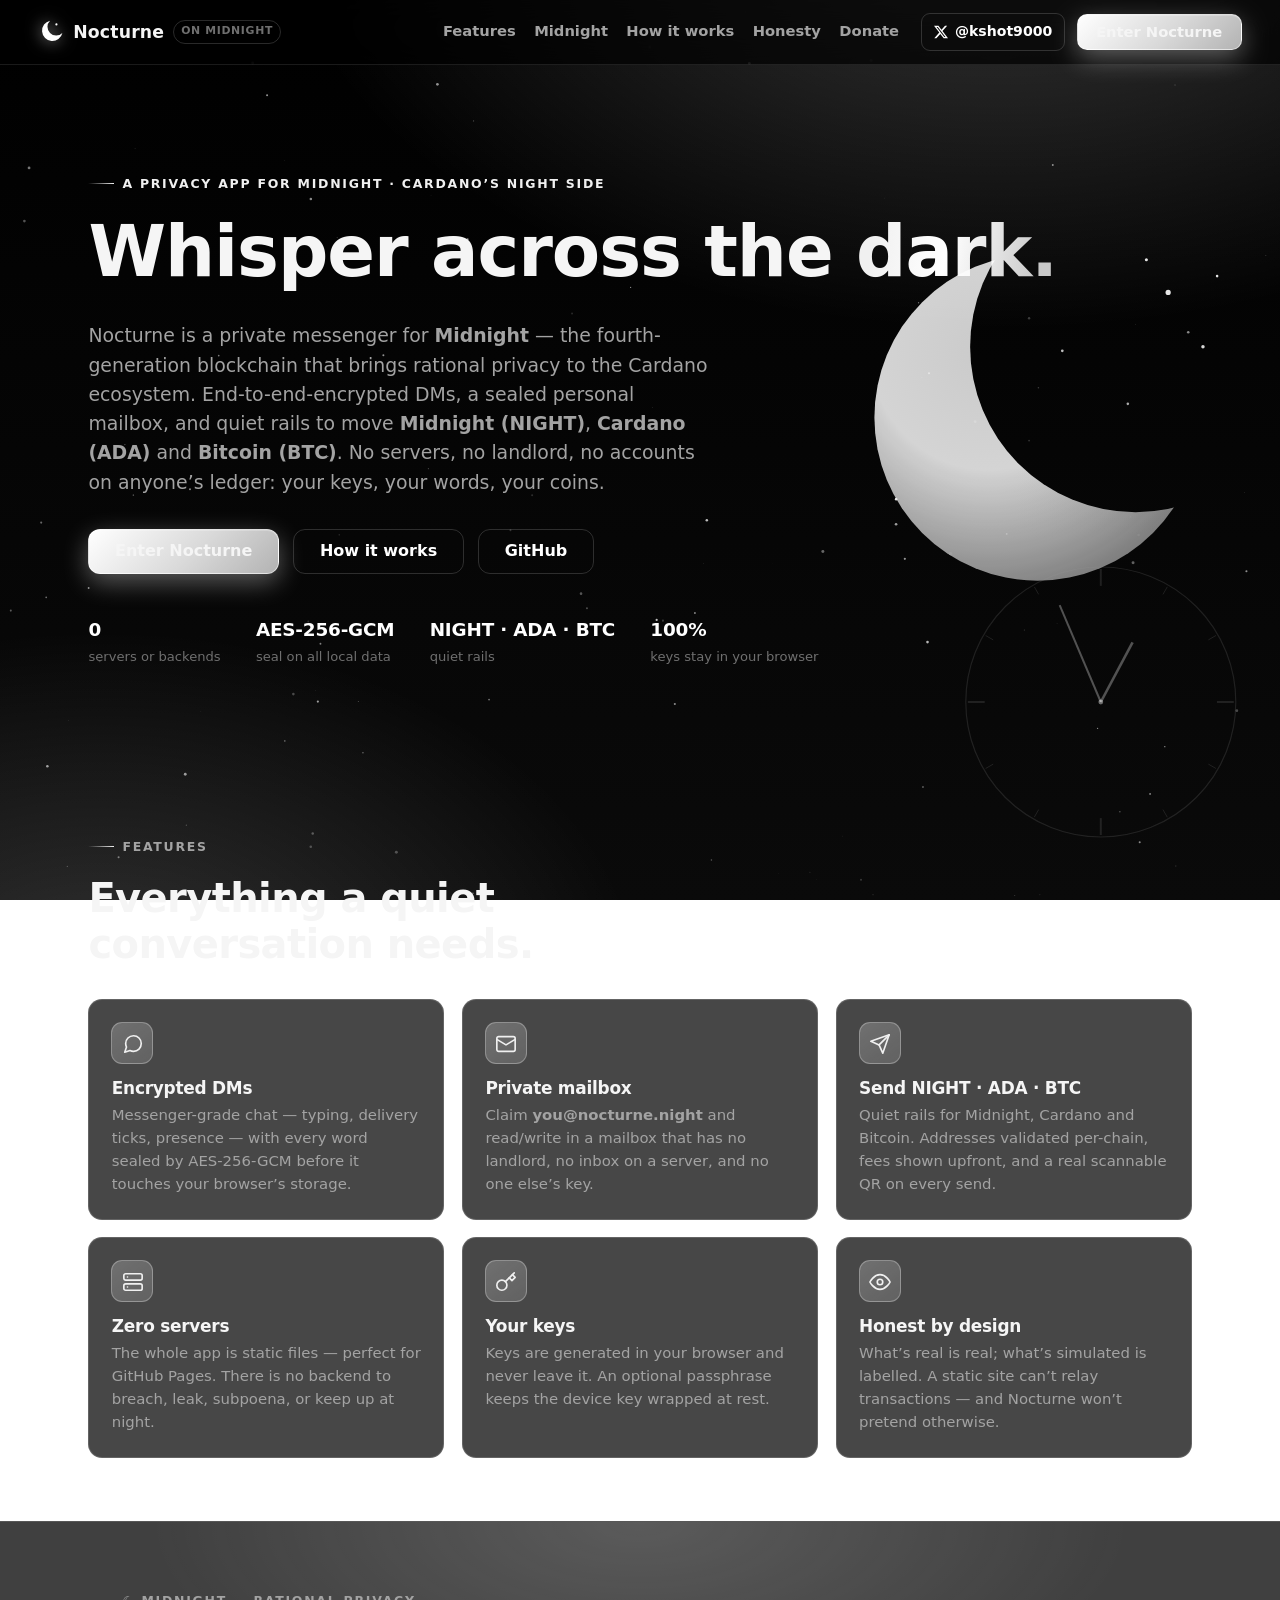
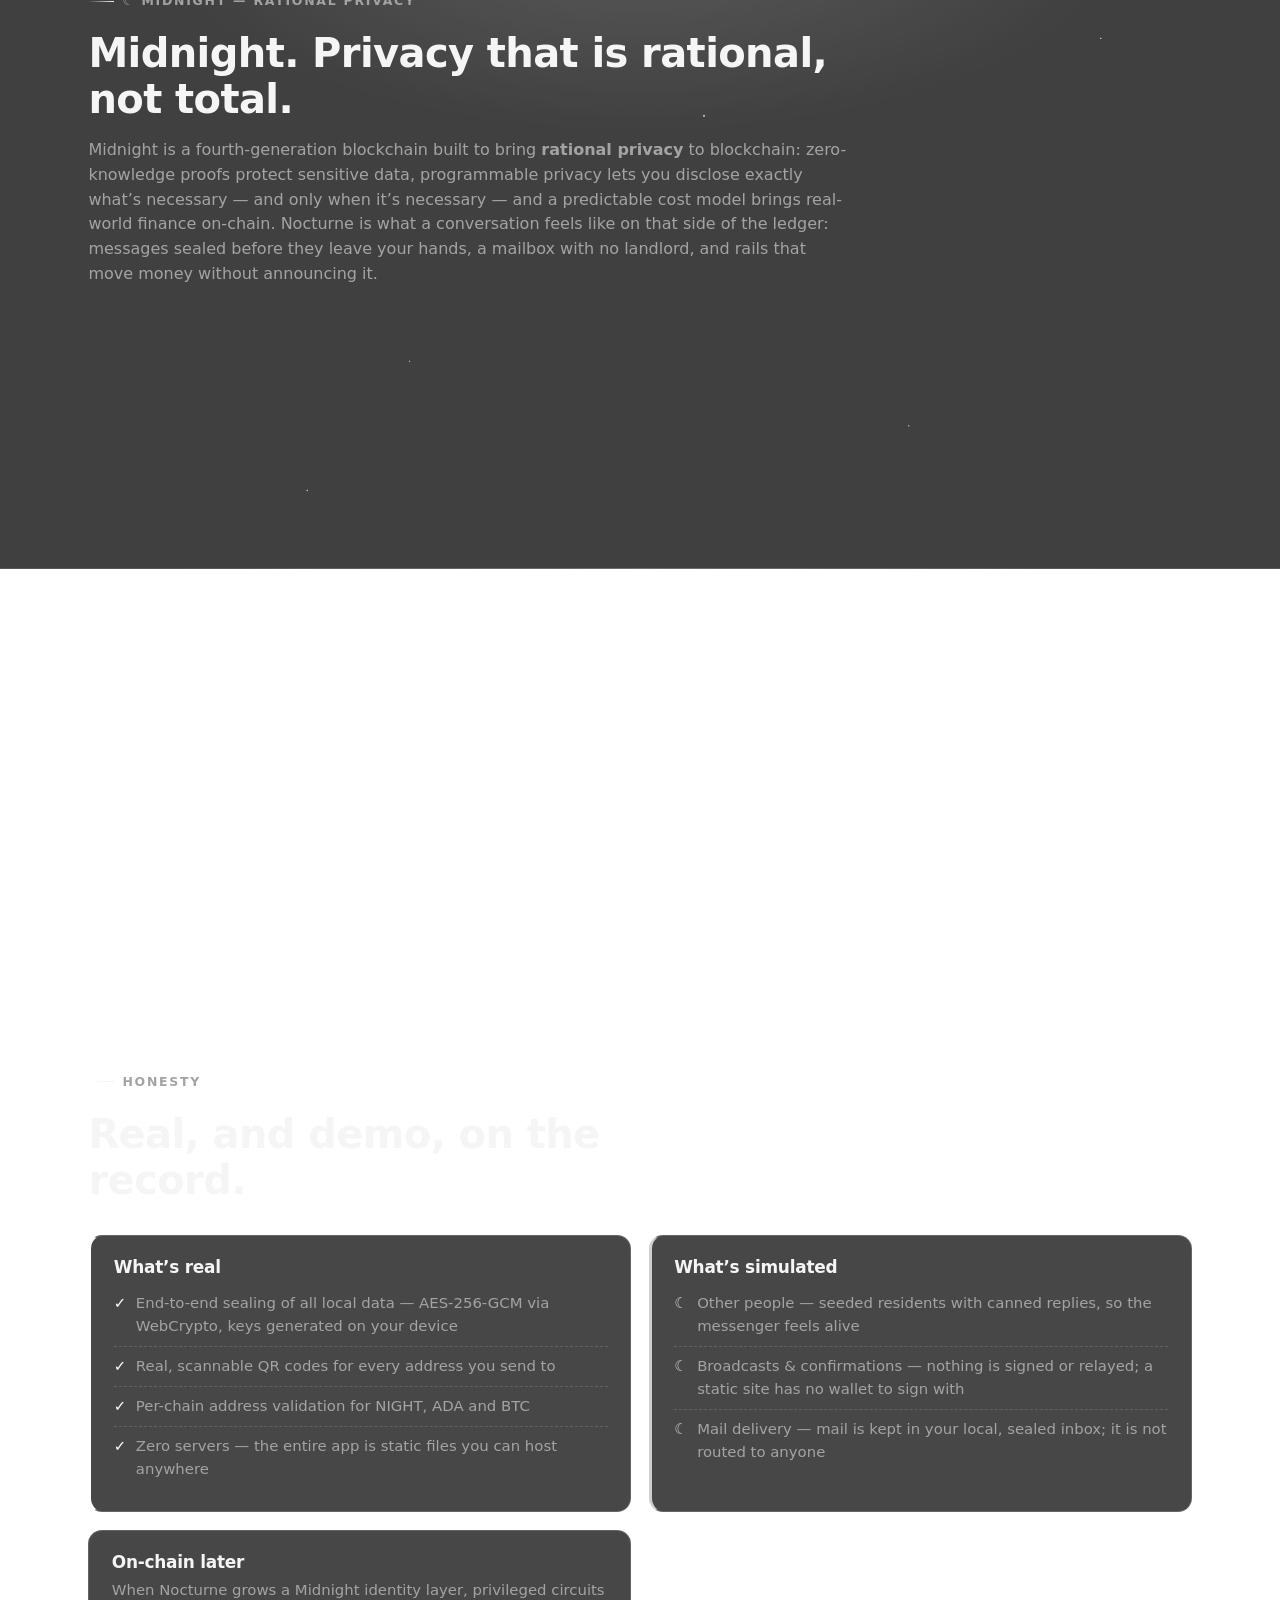
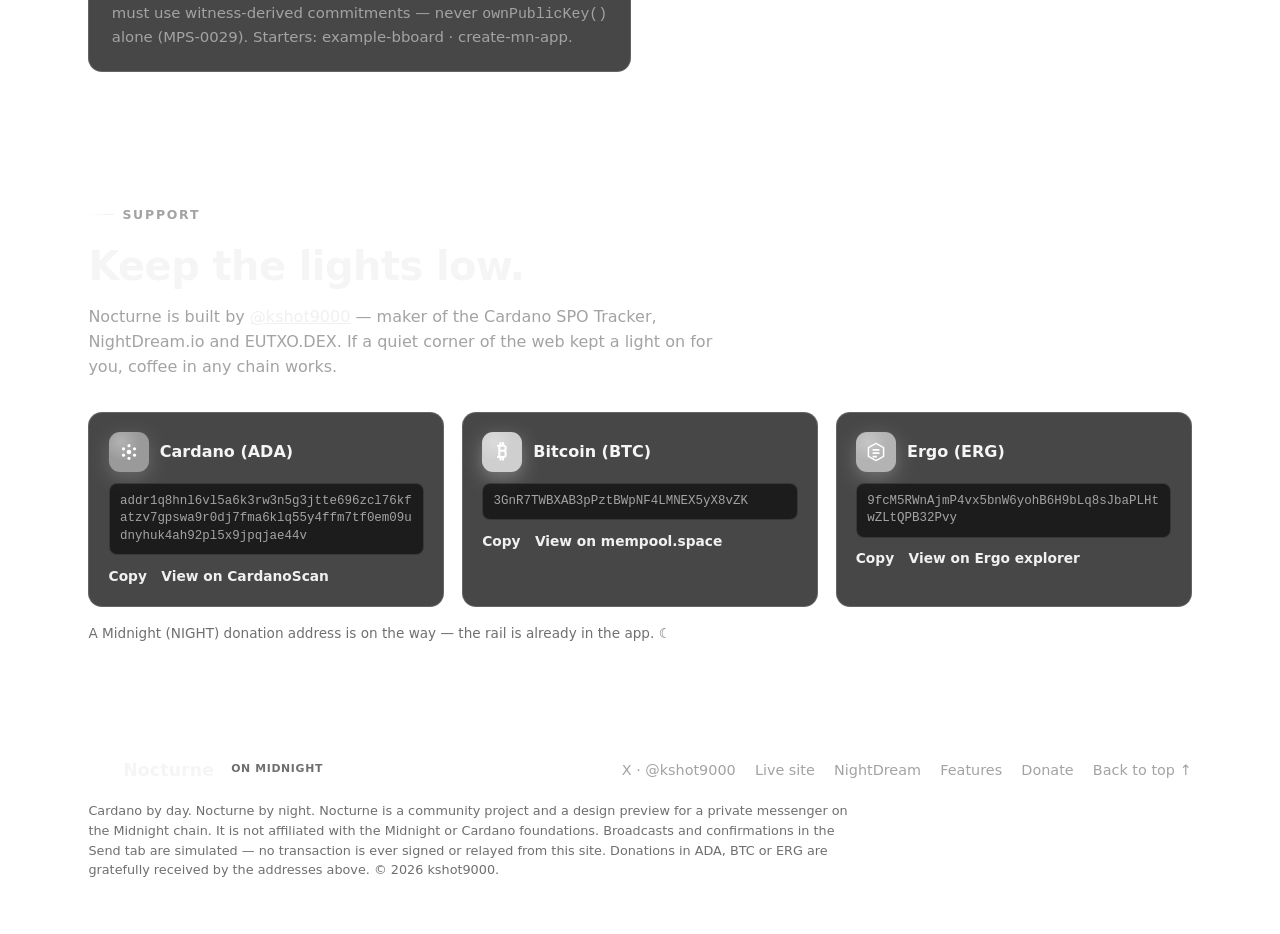
==== commit a3579b93: "fix: restore Pages 404, stamp live URL + sister links, MPS-0029 note - Restore themed 404.html for G" ====
--- a/index.html
+++ b/index.html
@@ -66,6 +66,7 @@
       <div class="hero-cta">
         <button class="btn btn-primary btn-lg" data-act="enter">Enter Nocturne</button>
         <a class="btn btn-ghost btn-lg" href="#how">How it works</a>
+        <a class="btn btn-ghost btn-lg" href="https://github.com/Kshot3000/nocturne" target="_blank" rel="noopener">GitHub</a>
       </div>
       <ul class="hero-stats">
         <li><b>0</b><span>servers or backends</span></li>
@@ -241,6 +242,12 @@
             <li><span class="mark">☾</span> Mail delivery — mail is kept in your local, sealed inbox; it is not routed to anyone</li>
           </ul>
         </div>
+      
+        <div class="card">
+          <h3>On-chain later</h3>
+          <p>When Nocturne grows a Midnight identity layer, privileged circuits must use witness-derived commitments —
+          never <code>ownPublicKey()</code> alone (MPS-0029). Starters: example-bboard · create-mn-app.</p>
+        </div>
       </div>
     </section>
 
@@ -311,6 +318,8 @@
       </a>
       <div class="foot-links">
         <a href="https://x.com/kshot9000" target="_blank" rel="noopener">X · @kshot9000</a>
+        <a href="https://kshot3000.github.io/nocturne/" target="_blank" rel="noopener">Live site</a>
+        <a href="https://kshot3000.github.io/NightDream.io/" target="_blank" rel="noopener">NightDream</a>
         <a href="#features">Features</a>
         <a href="#donate">Donate</a>
         <a href="#top">Back to top ↑</a>
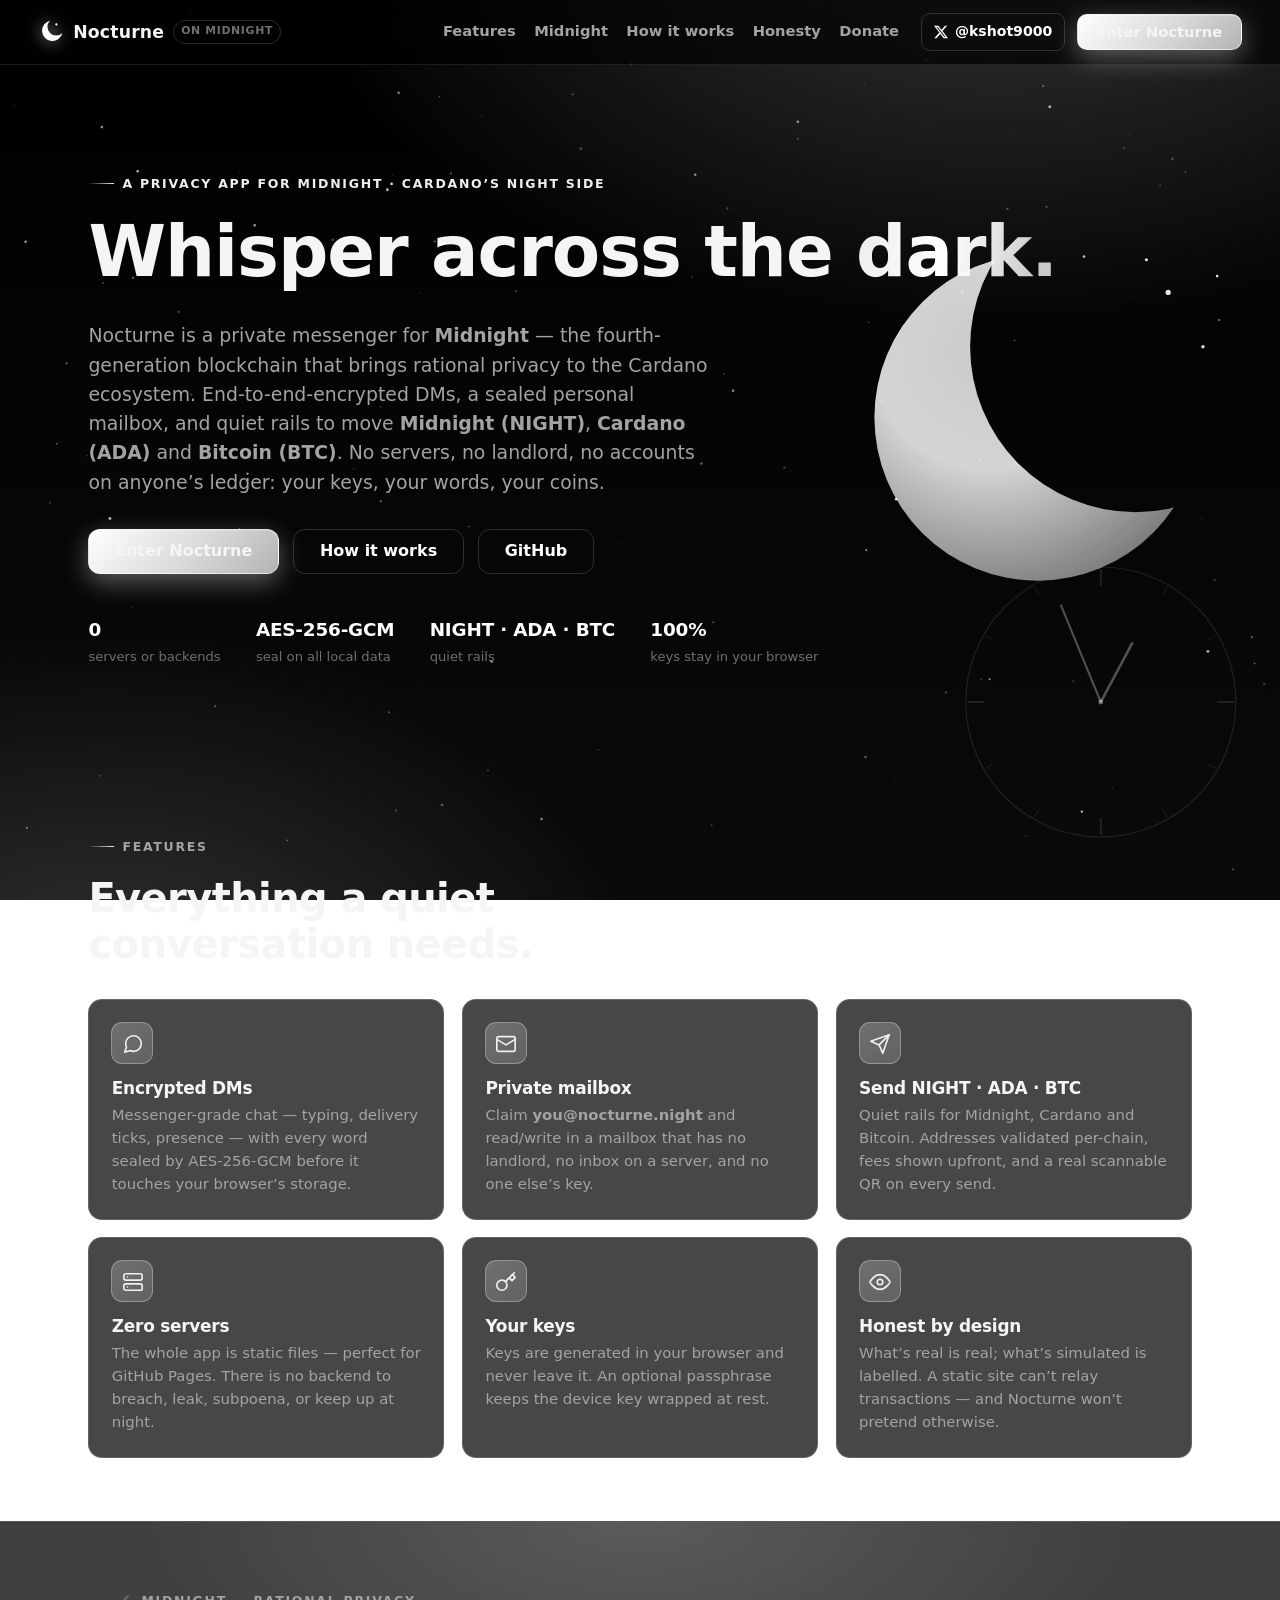
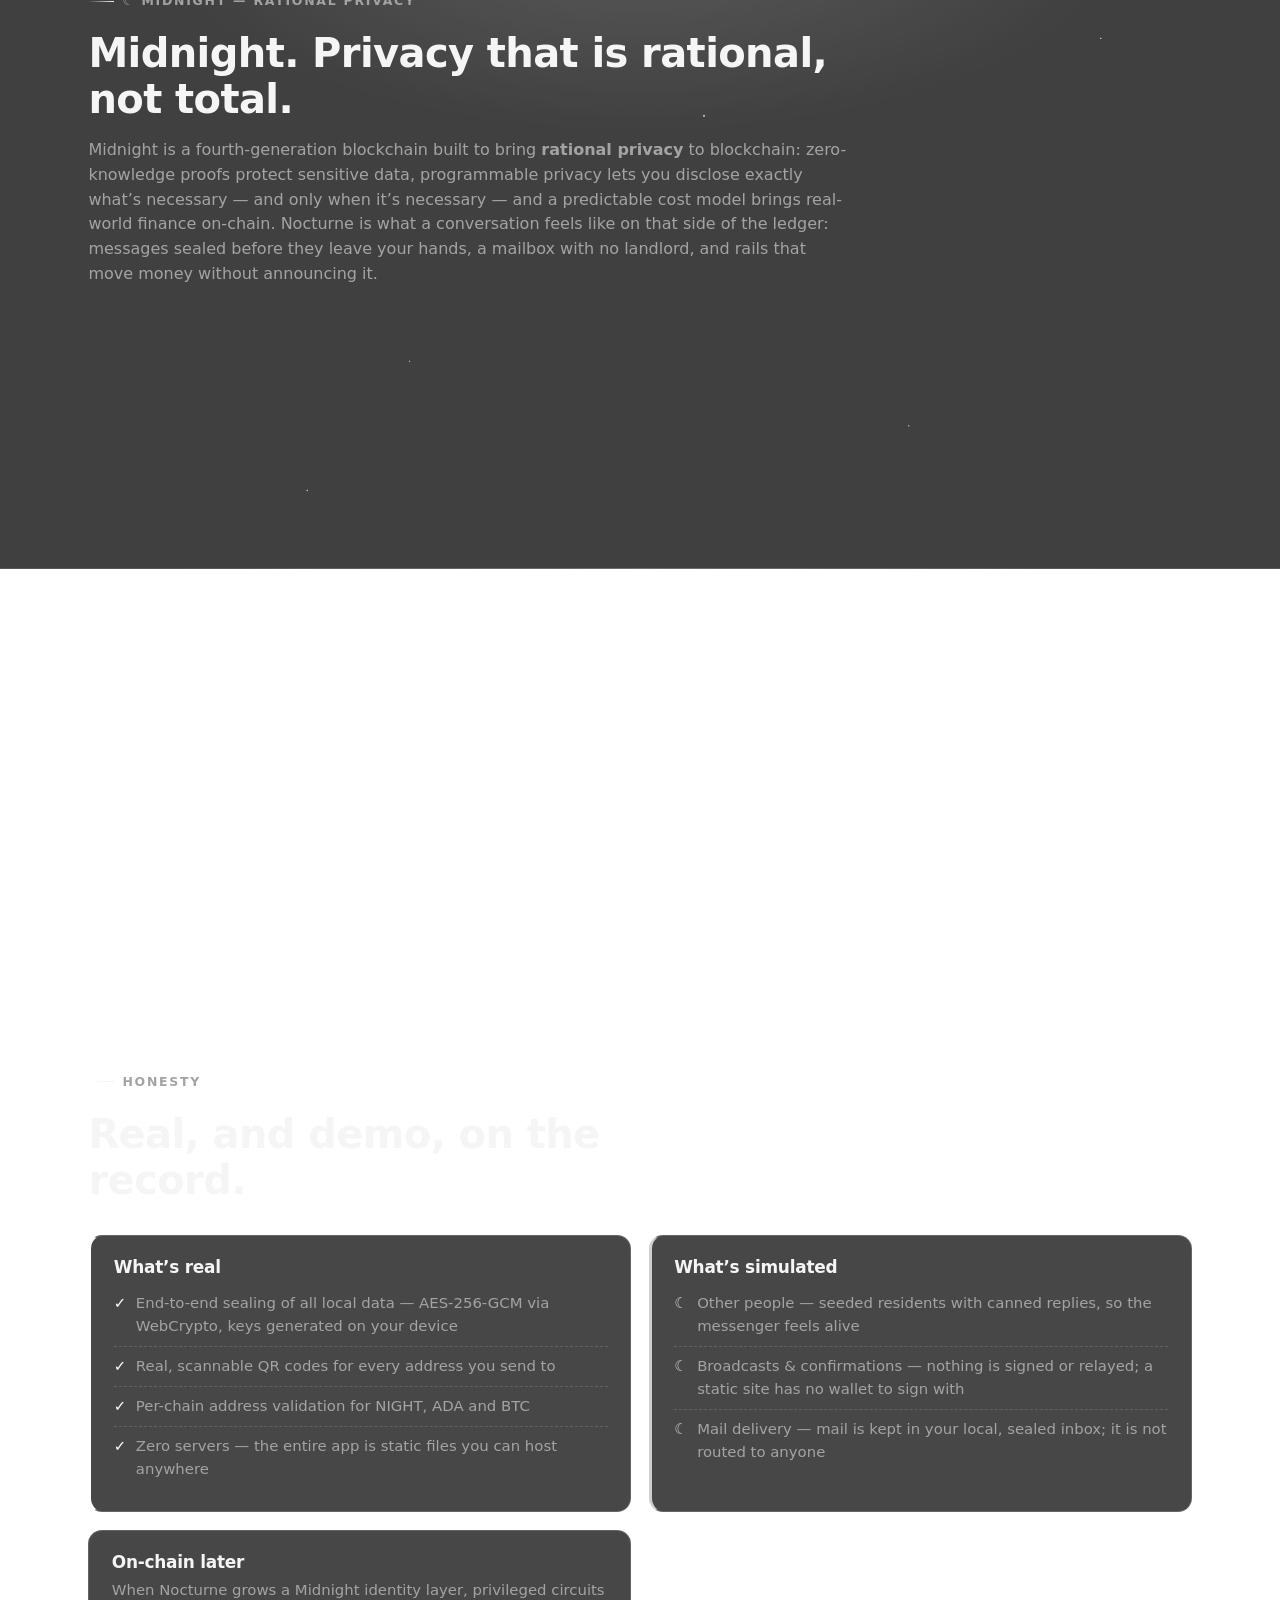
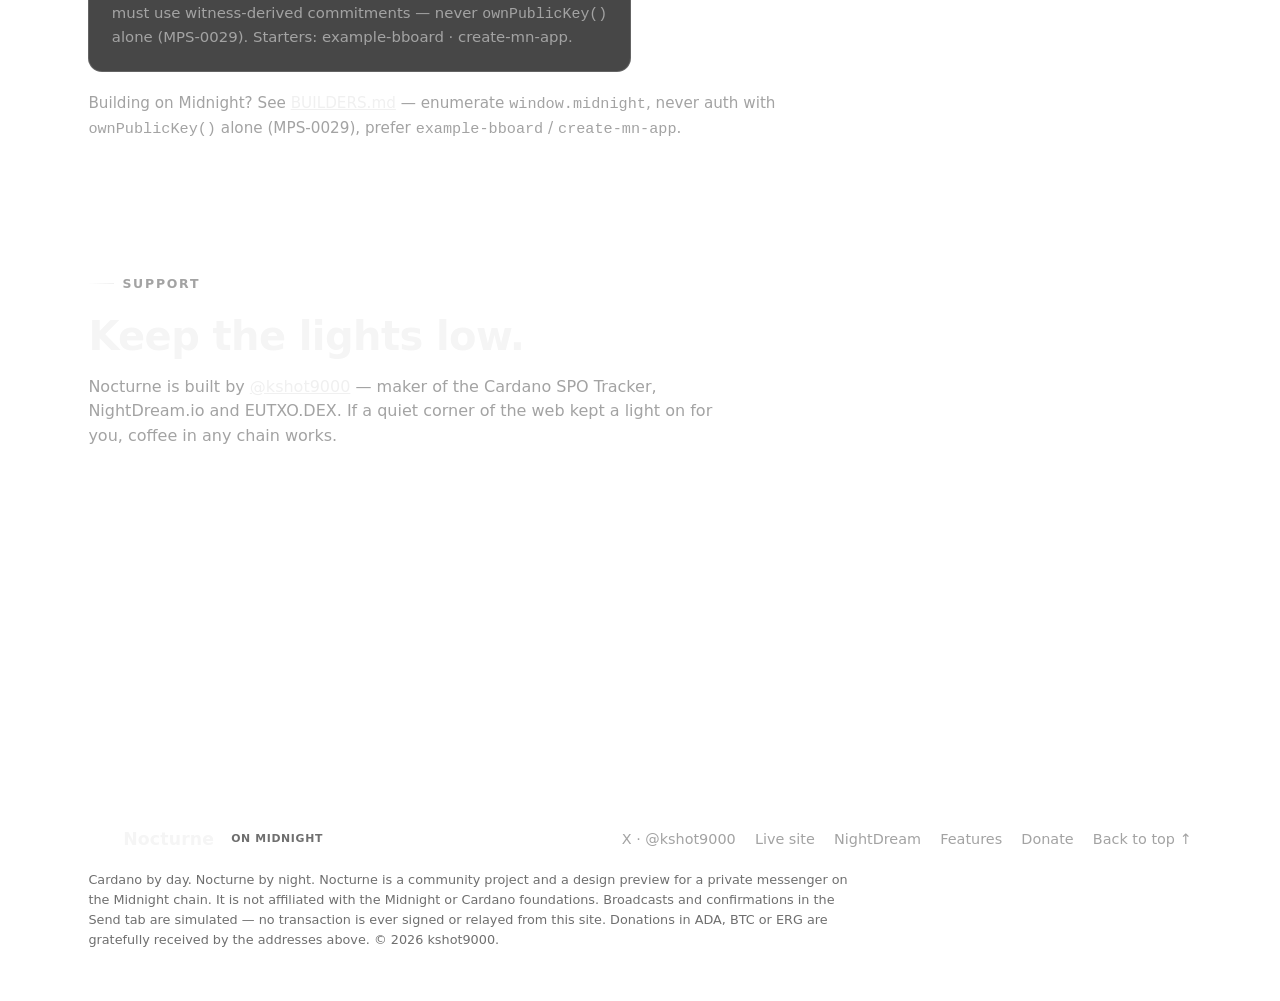
==== commit c29c29ed: "docs(ui): surface BUILDERS.md + MPS-0029 in honesty section" ====
--- a/index.html
+++ b/index.html
@@ -249,6 +249,11 @@
           never <code>ownPublicKey()</code> alone (MPS-0029). Starters: example-bboard · create-mn-app.</p>
         </div>
       </div>
+      <p class="muted" style="margin:1.25rem 0 0;max-width:720px;font-size:0.95rem">
+        Building on Midnight? See <a href="BUILDERS.md">BUILDERS.md</a> —
+        enumerate <code>window.midnight</code>, never auth with <code>ownPublicKey()</code> alone (MPS-0029),
+        prefer <code>example-bboard</code> / <code>create-mn-app</code>.
+      </p>
     </section>
 
     <!-- DONATE -->
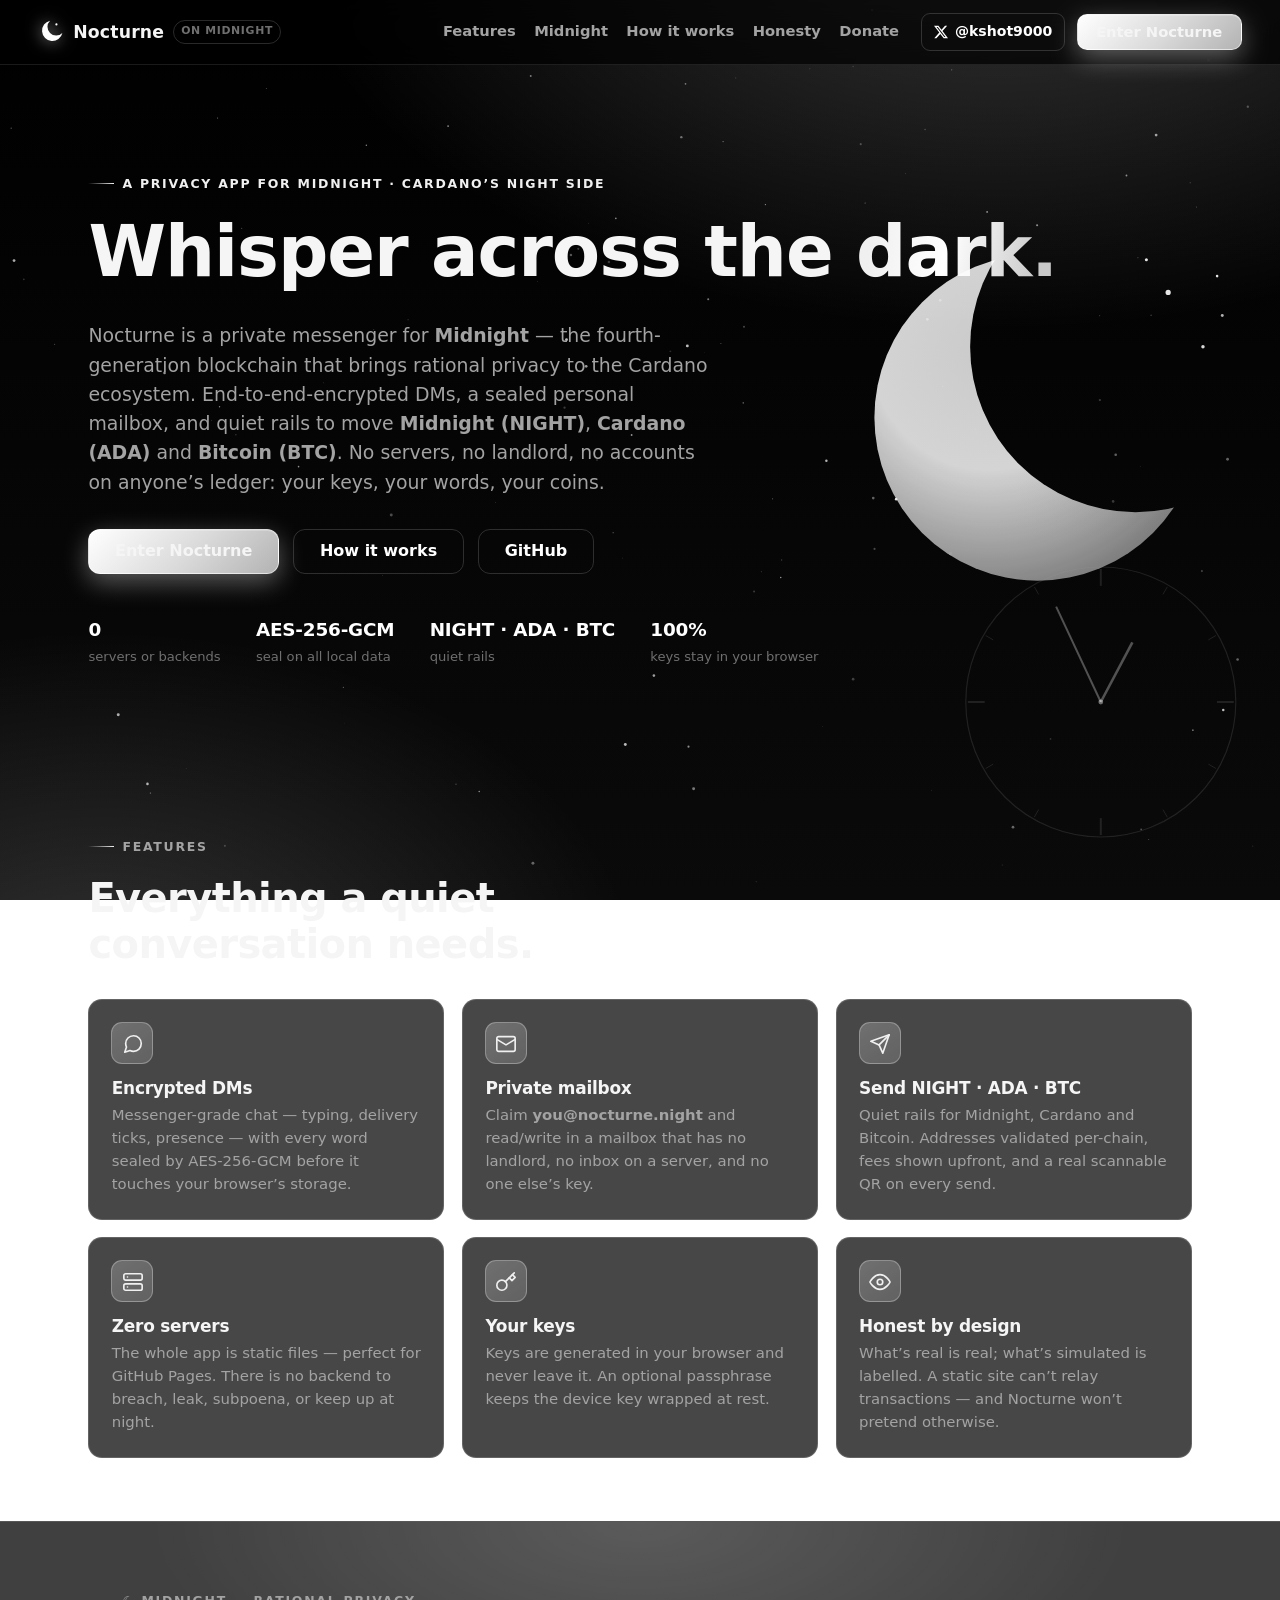
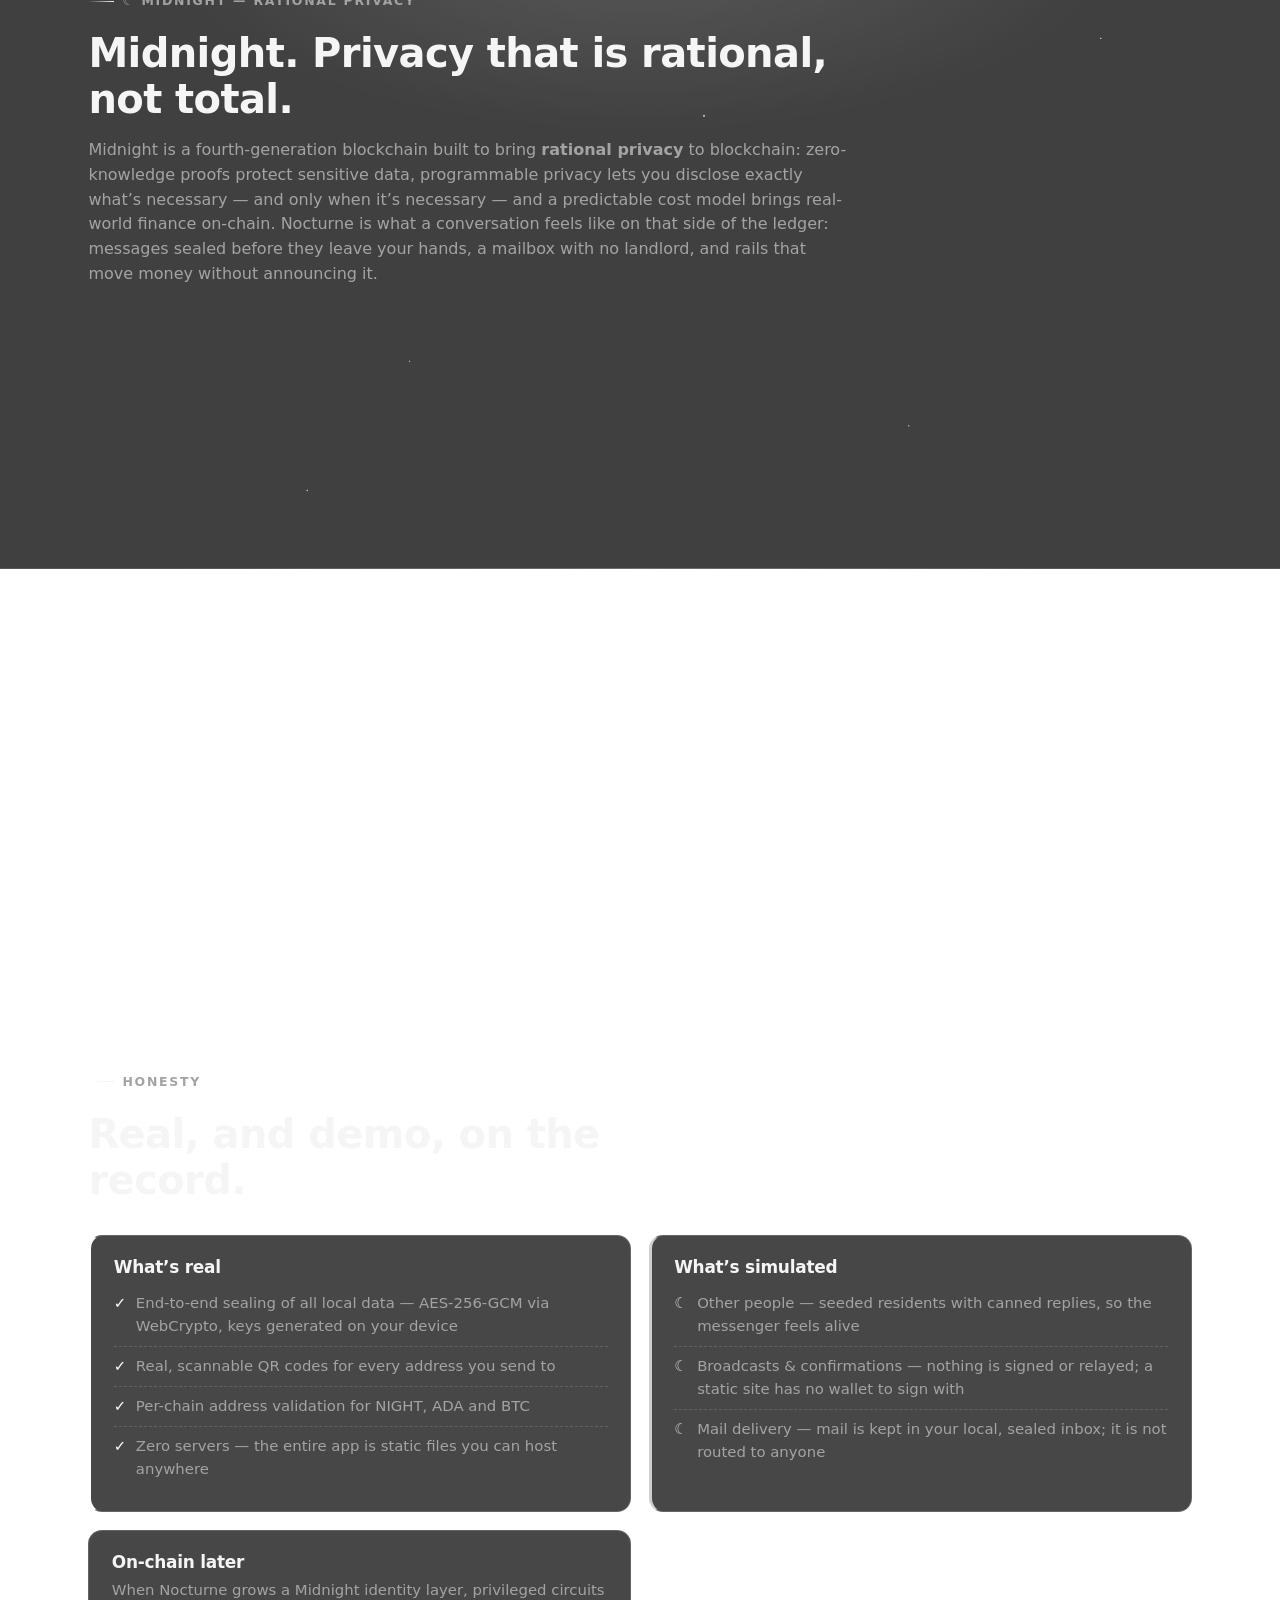
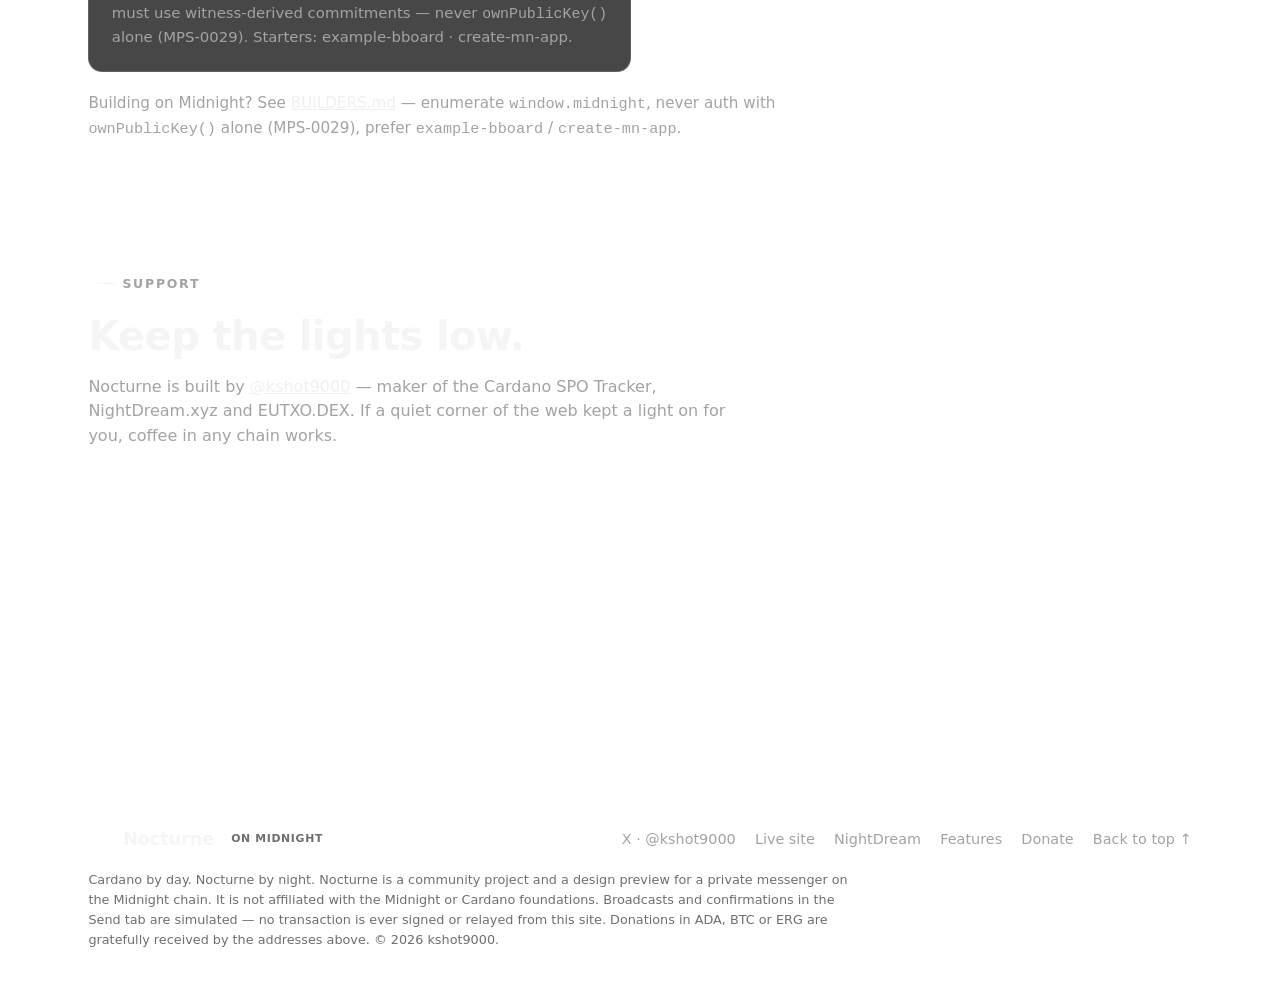
==== commit 5115bbb8: "fix: cache-bust assets, repair dead NightDream link, keyboard/a11y hardening + first tests - Add ?v=" ====
--- a/index.html
+++ b/index.html
@@ -8,9 +8,10 @@
   <meta property="og:title" content="Nocturne — Private Messaging on Midnight">
   <meta property="og:description" content="Cardano by day. Nocturne by night. Encrypted DMs, a private mailbox and quiet NIGHT · ADA · BTC rails. No servers, no landlord.">
   <meta property="og:type" content="website">
+  <meta property="og:url" content="https://kshot3000.github.io/nocturne/">
   <meta name="theme-color" content="#000000">
   <link rel="icon" type="image/svg+xml" href="assets/favicon.svg">
-  <link rel="stylesheet" href="css/style.css">
+  <link rel="stylesheet" href="css/style.css?v=1">
 </head>
 <body>
 
@@ -31,7 +32,7 @@
       <span class="brand-tag">on Midnight</span>
     </a>
 
-    <nav class="nav-links" aria-label="Primary">
+    <nav class="nav-links" id="nav-links" aria-label="Primary">
       <a href="#features">Features</a>
       <a href="#midnight">Midnight</a>
       <a href="#how">How it works</a>
@@ -45,7 +46,7 @@
         @kshot9000
       </a>
       <button class="btn btn-primary" data-act="enter">Enter Nocturne</button>
-      <button class="nav-burger" id="nav-burger" aria-label="Menu">☰</button>
+      <button class="nav-burger" id="nav-burger" aria-label="Menu" aria-expanded="false" aria-controls="nav-links">☰</button>
     </div>
   </header>
 
@@ -263,7 +264,7 @@
         <h2>Keep the lights low.</h2>
         <p>
           Nocturne is built by <a href="https://x.com/kshot9000" target="_blank" rel="noopener">@kshot9000</a> —
-          maker of the Cardano SPO Tracker, NightDream.io and EUTXO.DEX.
+          maker of the Cardano SPO Tracker, NightDream.xyz and EUTXO.DEX.
           If a quiet corner of the web kept a light on for you, coffee in any chain works.
         </p>
       </header>
@@ -324,7 +325,7 @@
       <div class="foot-links">
         <a href="https://x.com/kshot9000" target="_blank" rel="noopener">X · @kshot9000</a>
         <a href="https://kshot3000.github.io/nocturne/" target="_blank" rel="noopener">Live site</a>
-        <a href="https://kshot3000.github.io/NightDream.io/" target="_blank" rel="noopener">NightDream</a>
+        <a href="https://nightdream.xyz/" target="_blank" rel="noopener">NightDream</a>
         <a href="#features">Features</a>
         <a href="#donate">Donate</a>
         <a href="#top">Back to top ↑</a>
@@ -370,10 +371,10 @@
   <div class="app-body">
     <aside class="app-side">
       <div class="tabs" role="tablist" aria-label="Sections">
-        <button class="tab-btn active" data-act="tab" data-tab="messages" role="tab"><span class="ti">💬</span>Chats</button>
-        <button class="tab-btn" data-act="tab" data-tab="mail" role="tab"><span class="ti">✉</span>Mail</button>
-        <button class="tab-btn" data-act="tab" data-tab="send" role="tab"><span class="ti">☾</span>Send</button>
-        <button class="tab-btn" data-act="tab" data-tab="activity" role="tab"><span class="ti">≡</span>Activity</button>
+        <button class="tab-btn active" data-act="tab" data-tab="messages" role="tab" aria-selected="true"><span class="ti">💬</span>Chats</button>
+        <button class="tab-btn" data-act="tab" data-tab="mail" role="tab" aria-selected="false"><span class="ti">✉</span>Mail</button>
+        <button class="tab-btn" data-act="tab" data-tab="send" role="tab" aria-selected="false"><span class="ti">☾</span>Send</button>
+        <button class="tab-btn" data-act="tab" data-tab="activity" role="tab" aria-selected="false"><span class="ti">≡</span>Activity</button>
       </div>
       <div class="side-list" id="side-list"></div>
     </aside>
@@ -538,9 +539,9 @@
 
 <div id="toast" class="toast" role="status" aria-live="polite"></div>
 
-<script src="js/vendor/qrcode.js"></script>
-<script src="js/data.js"></script>
-<script src="js/crypto.js"></script>
-<script src="js/app.js"></script>
+<script src="js/vendor/qrcode.js?v=1"></script>
+<script src="js/data.js?v=1"></script>
+<script src="js/crypto.js?v=1"></script>
+<script src="js/app.js?v=1"></script>
 </body>
 </html>
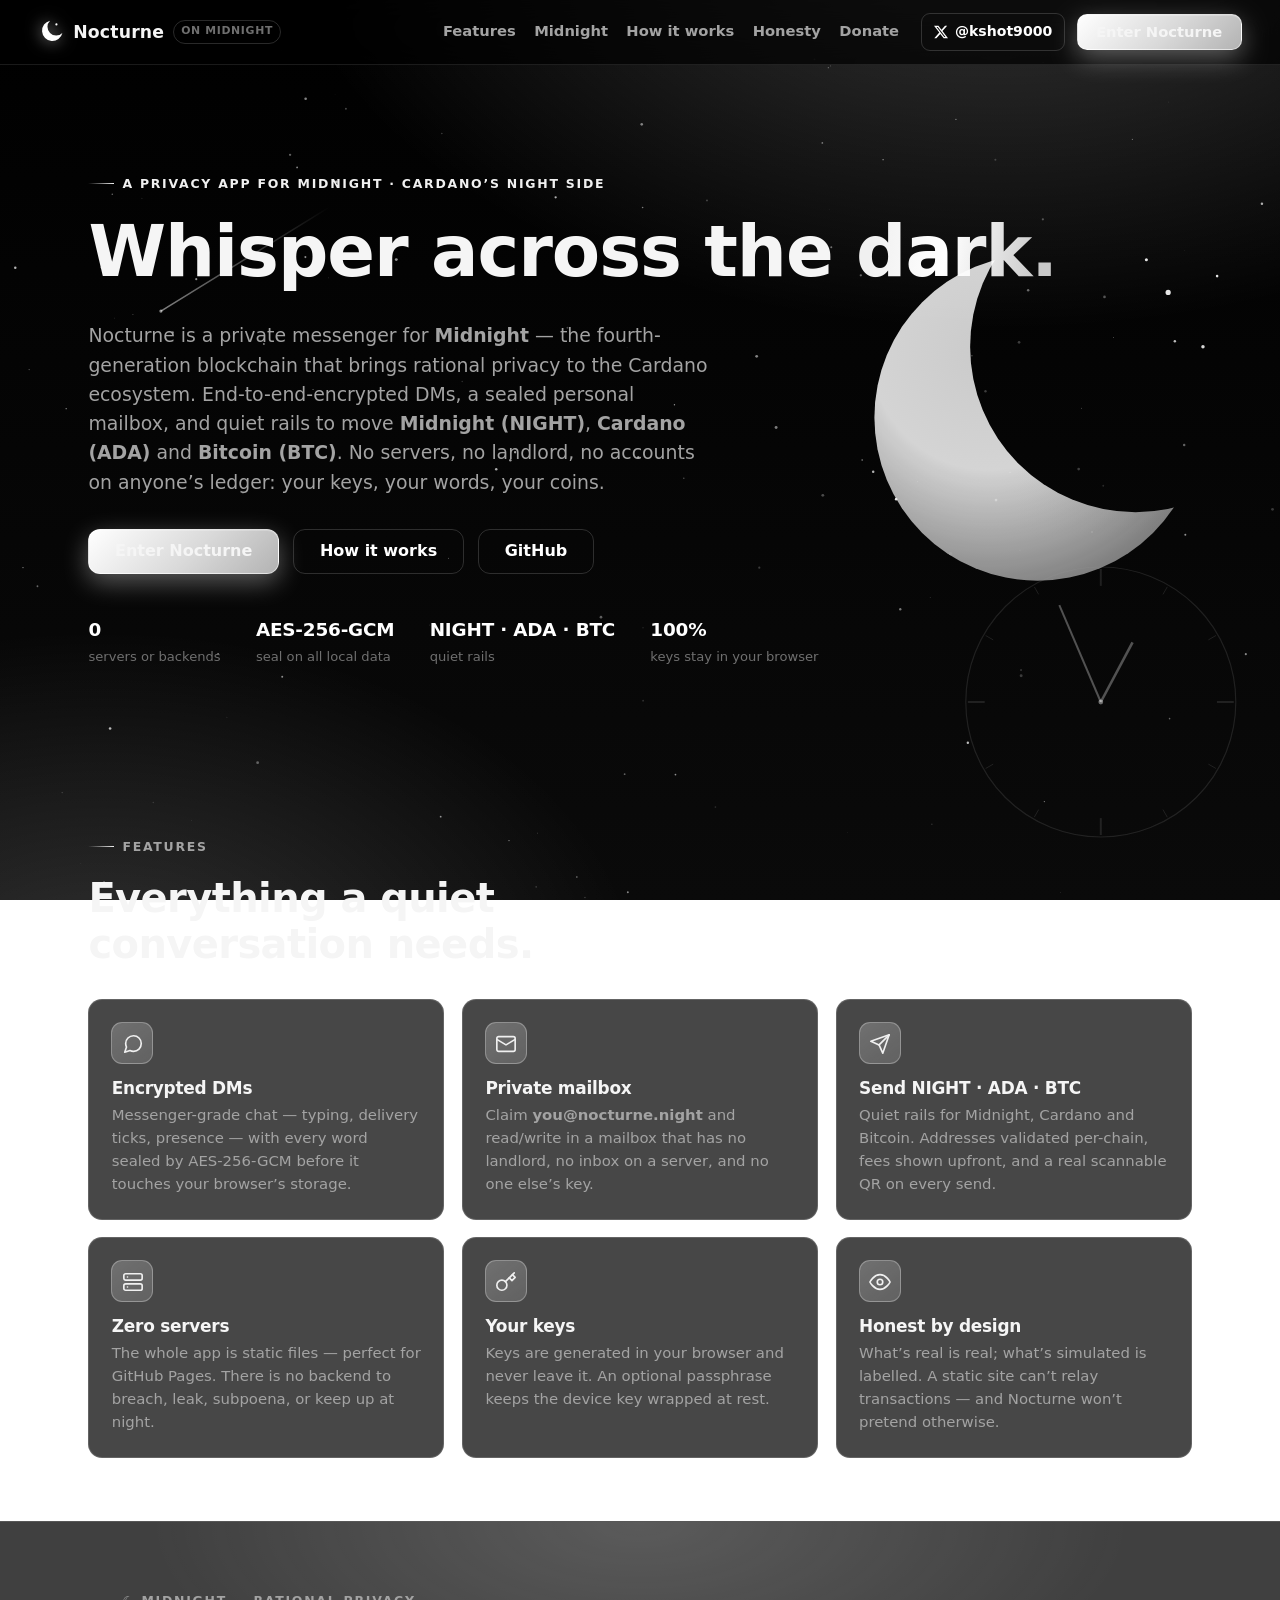
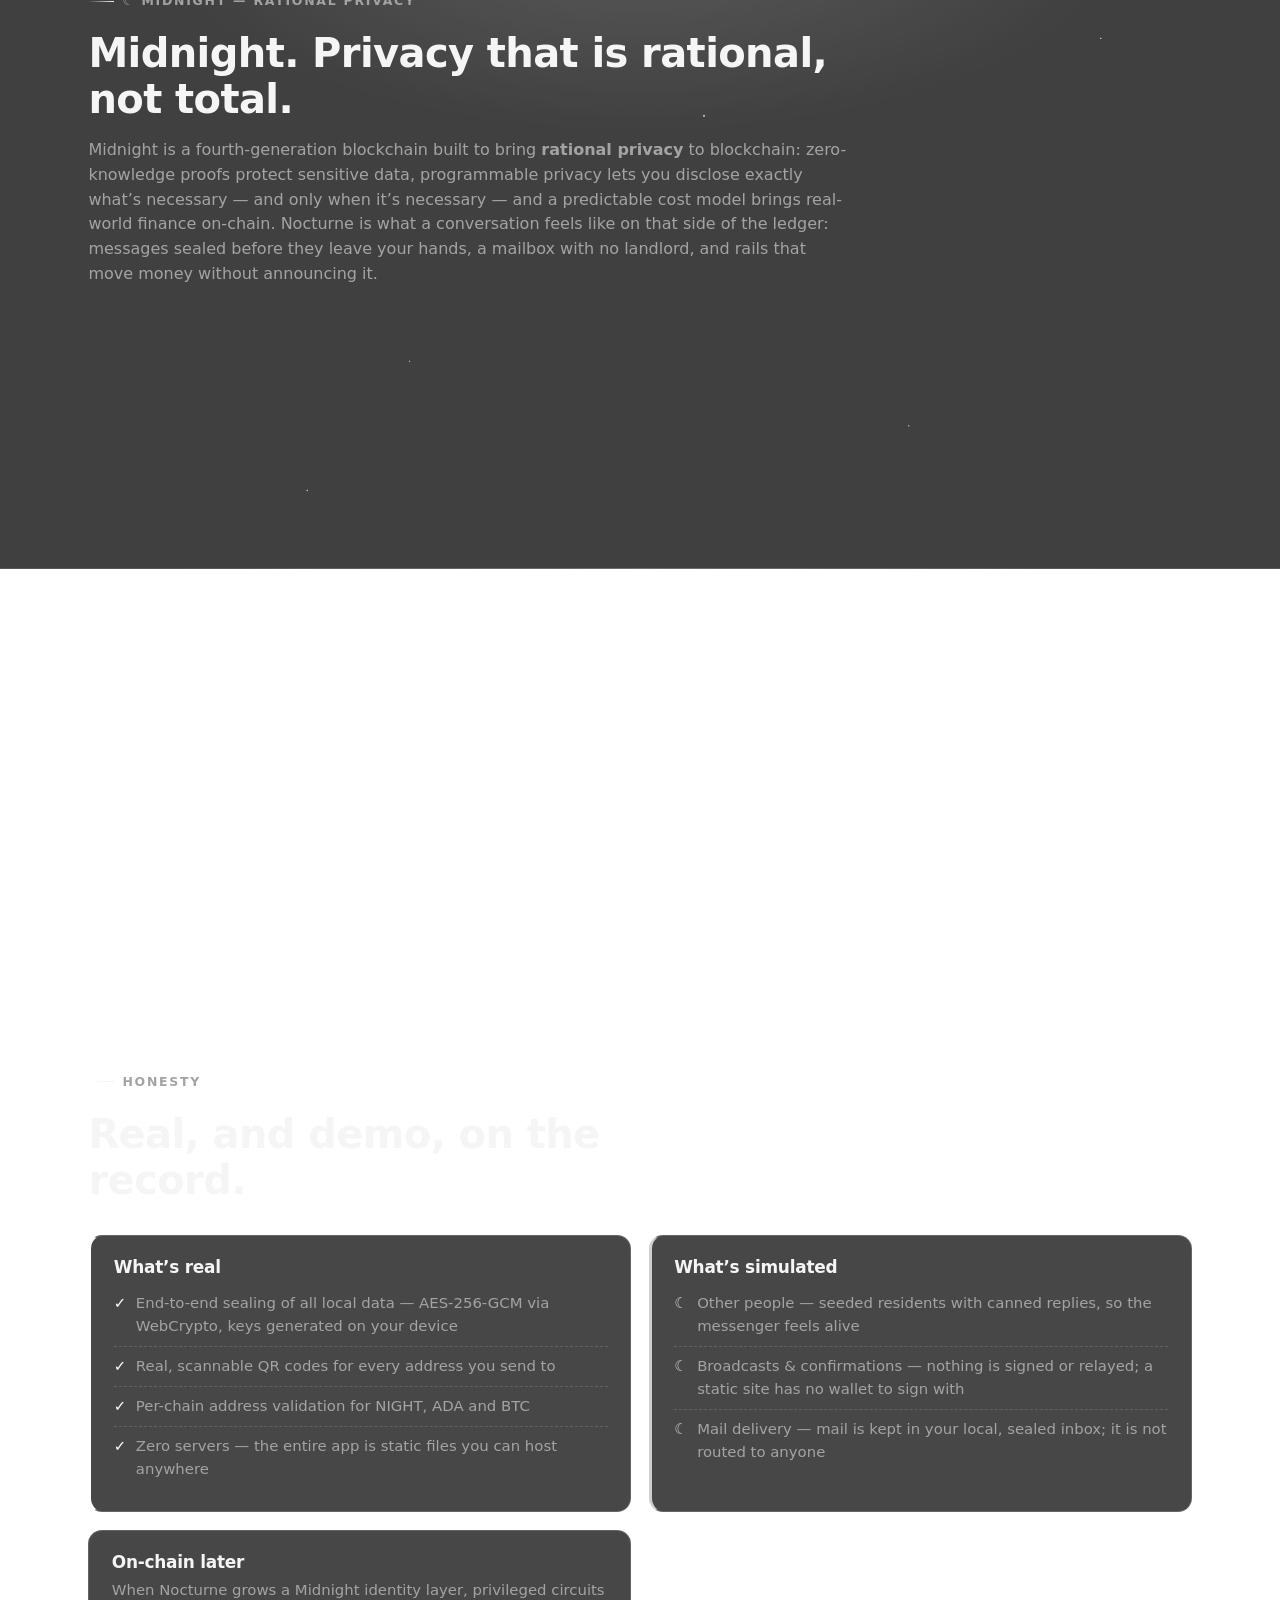
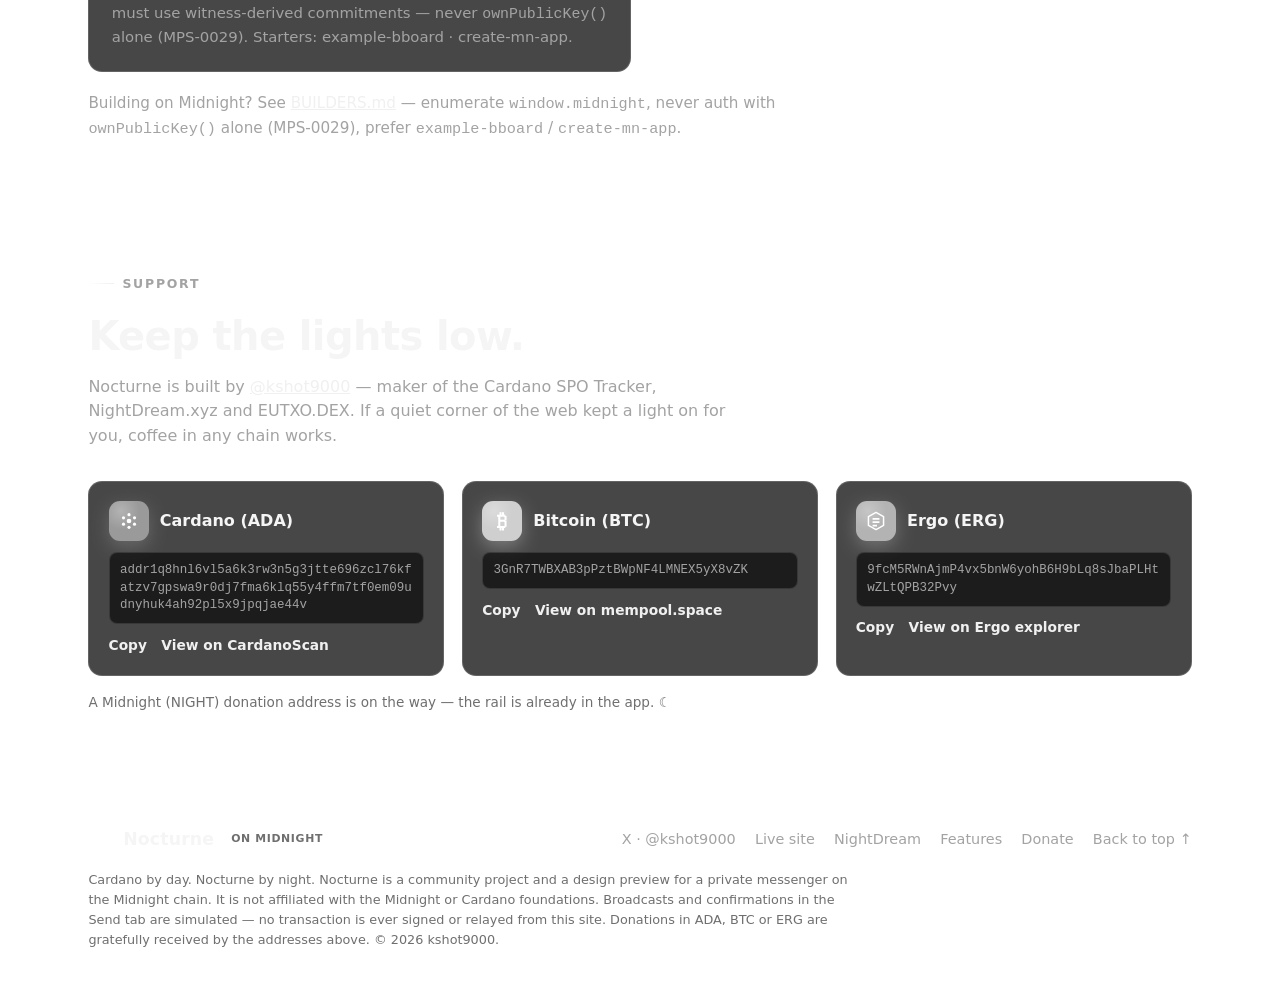
==== commit 7ad9a828: "fix: checksum-real ADA/BTC address validation (bech32/bech32m + Base58Check) The send flow's validat" ====
--- a/index.html
+++ b/index.html
@@ -540,7 +540,7 @@
 <div id="toast" class="toast" role="status" aria-live="polite"></div>
 
 <script src="js/vendor/qrcode.js?v=1"></script>
-<script src="js/data.js?v=1"></script>
+<script src="js/data.js?v=2"></script>
 <script src="js/crypto.js?v=1"></script>
 <script src="js/app.js?v=1"></script>
 </body>
